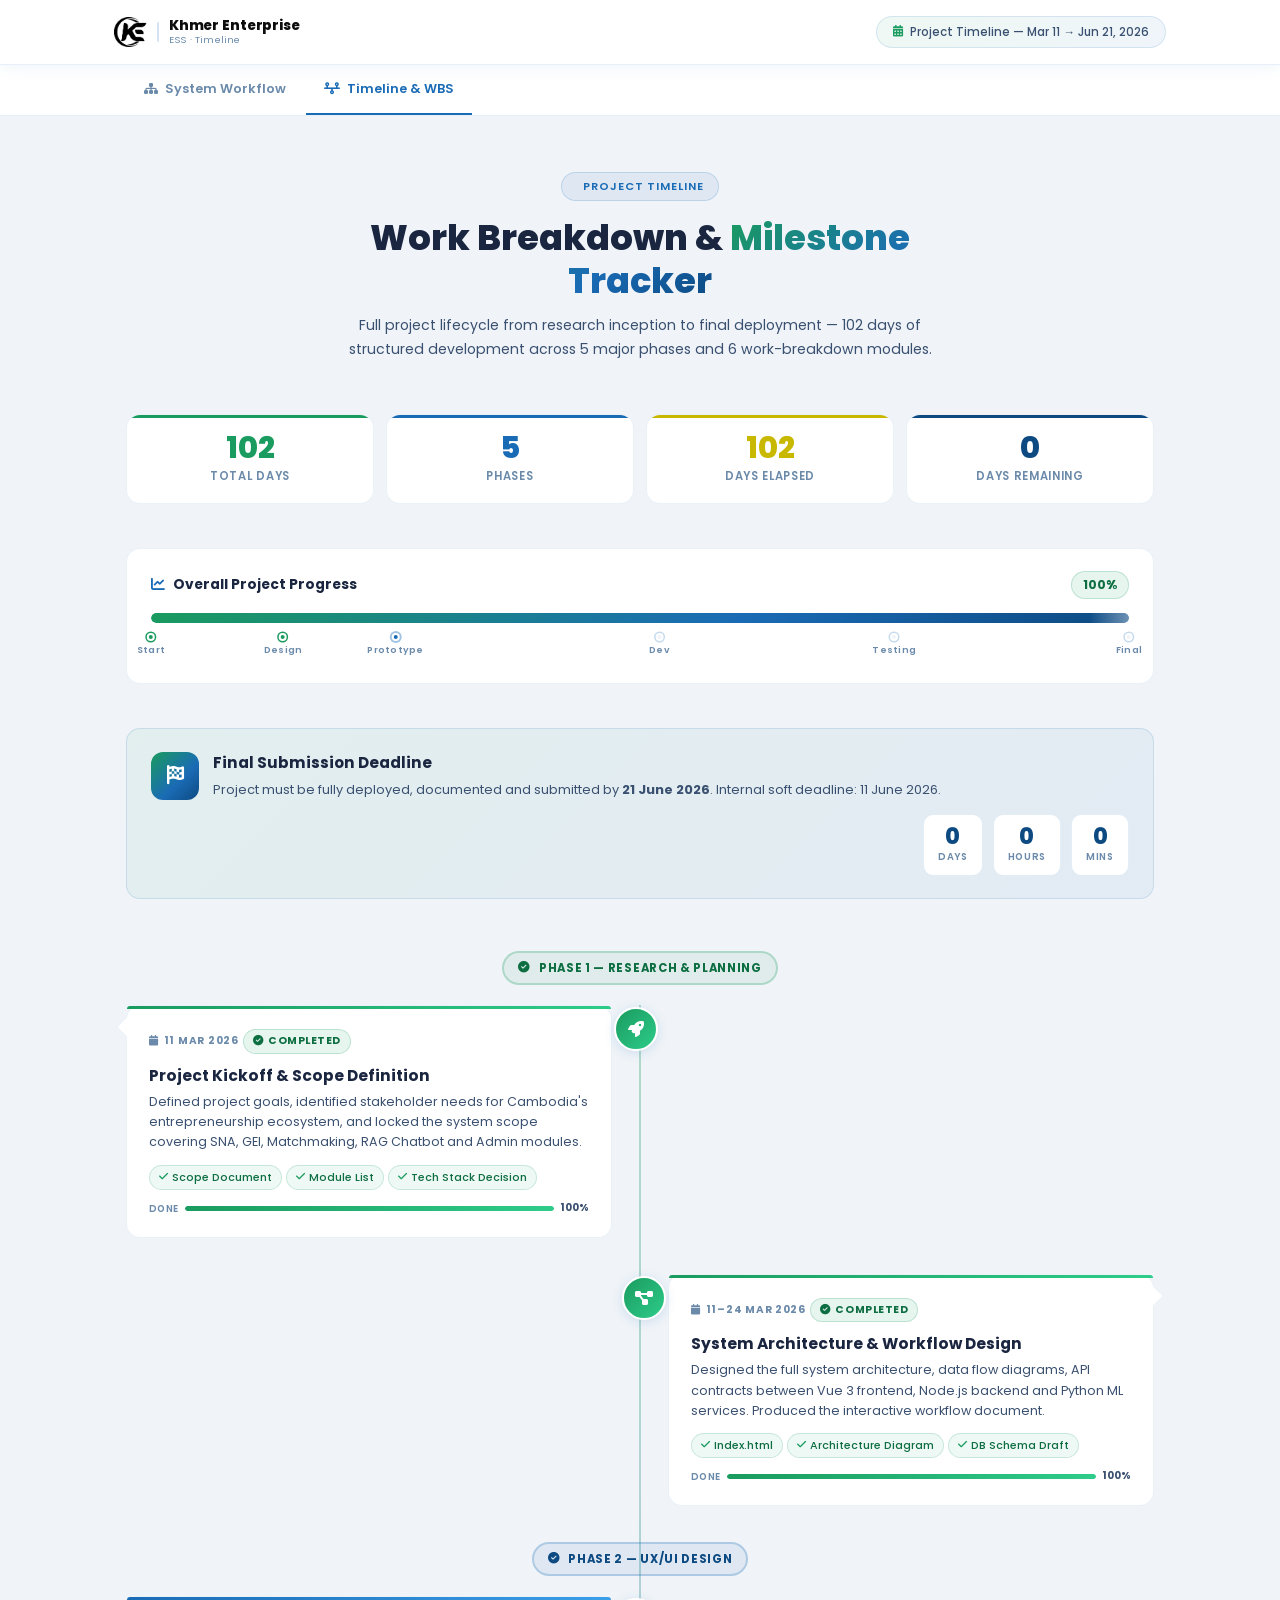
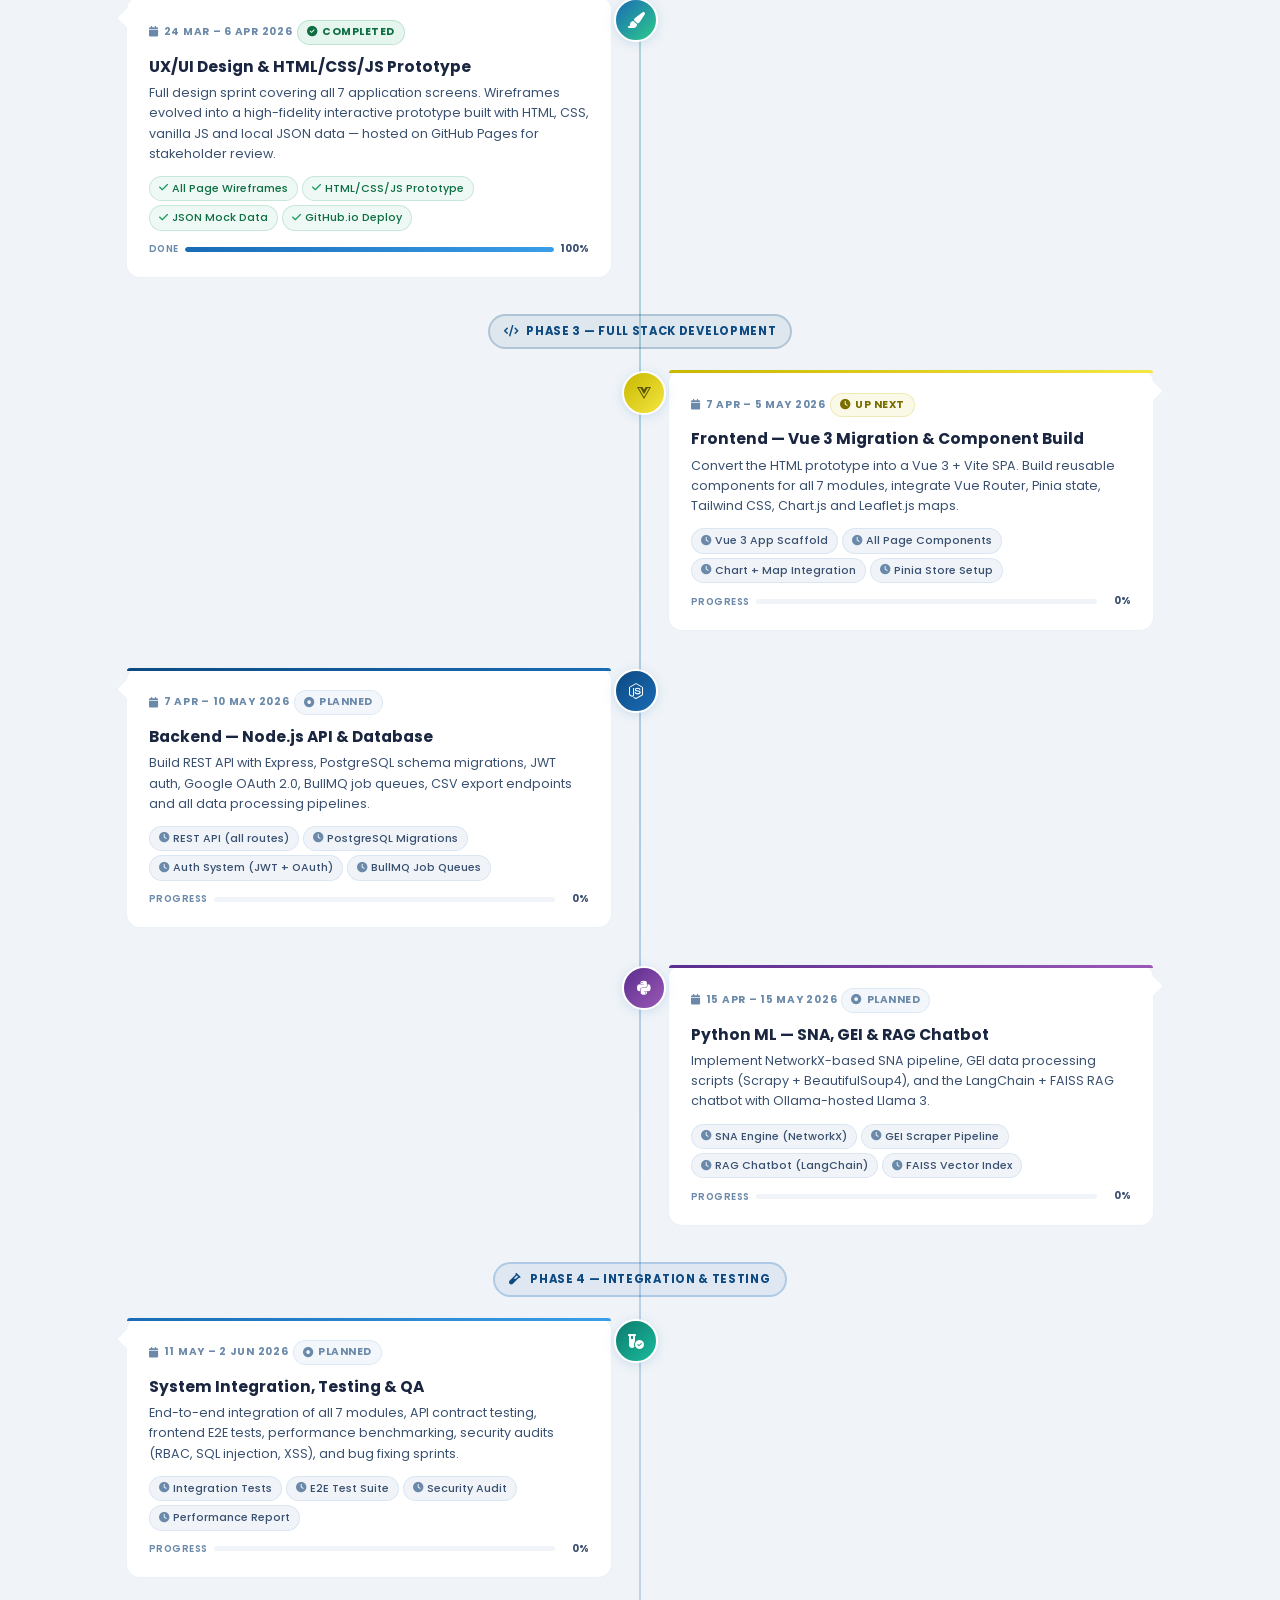
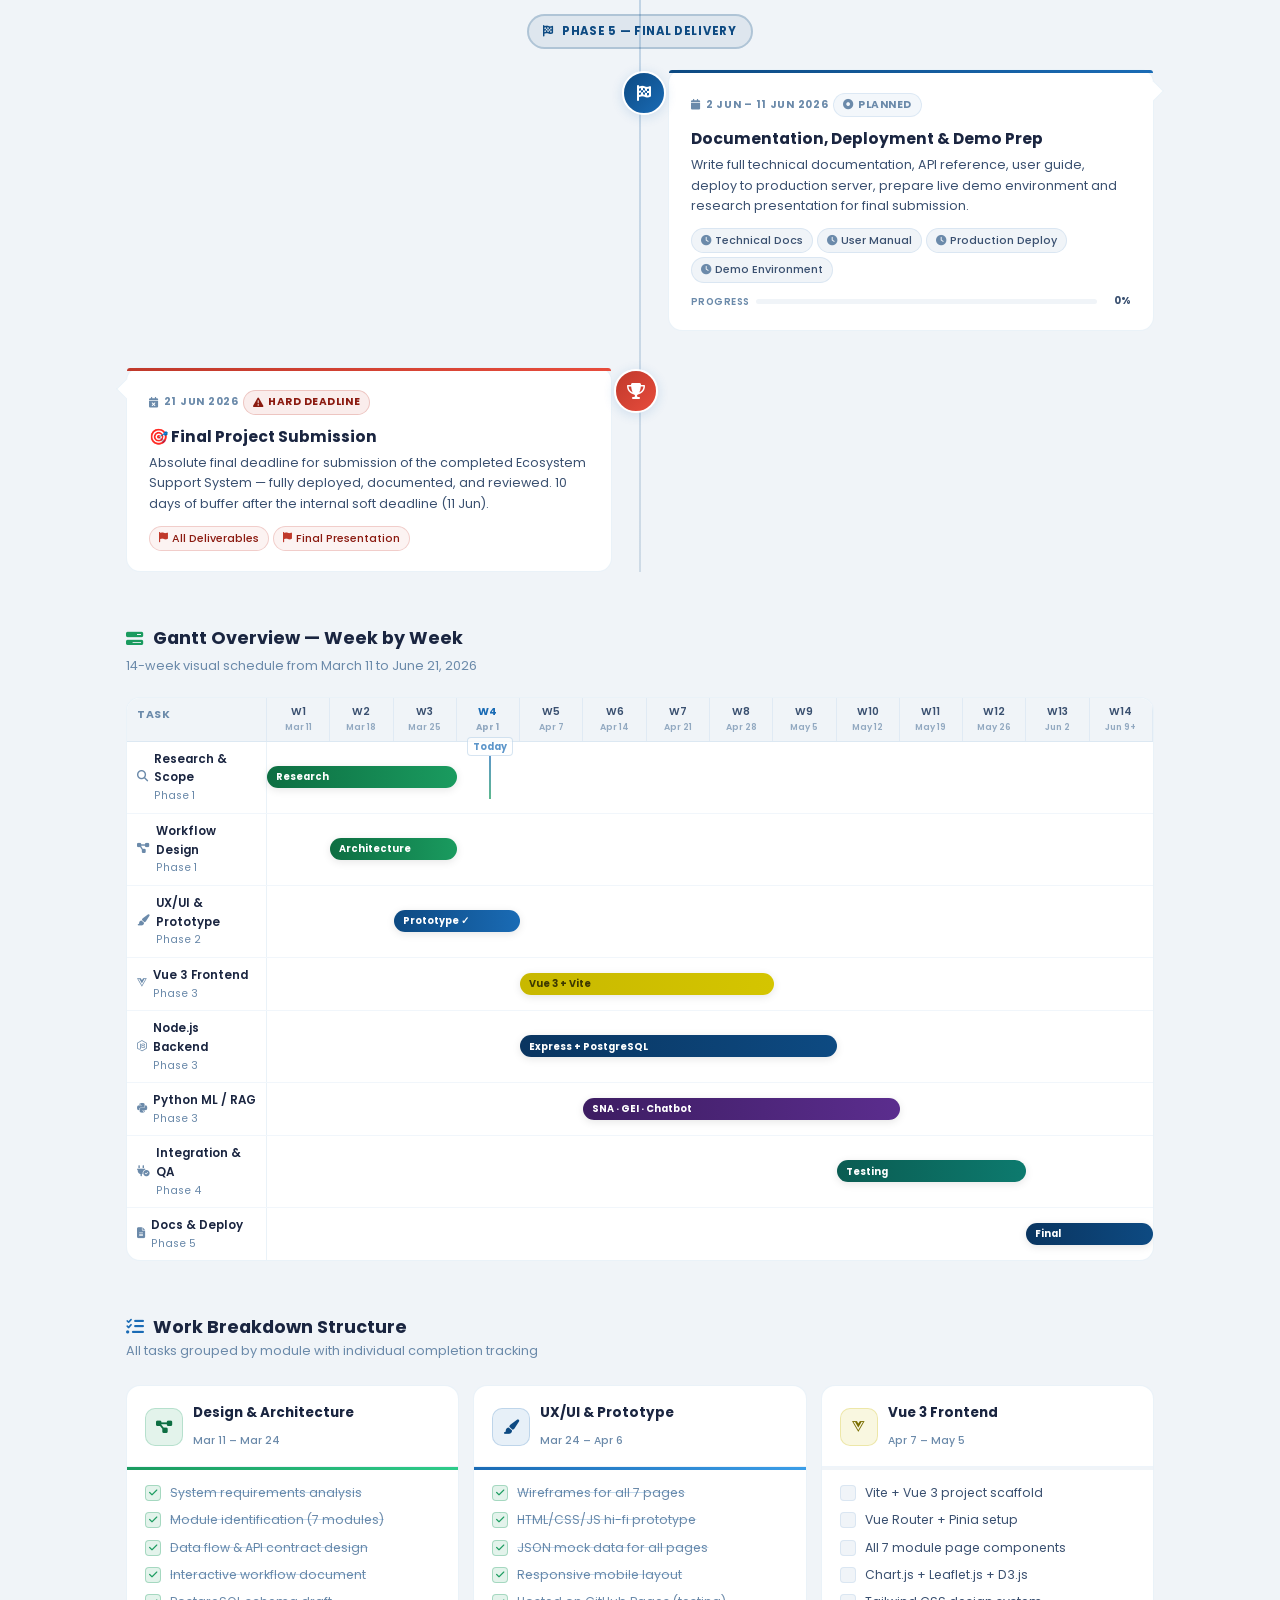
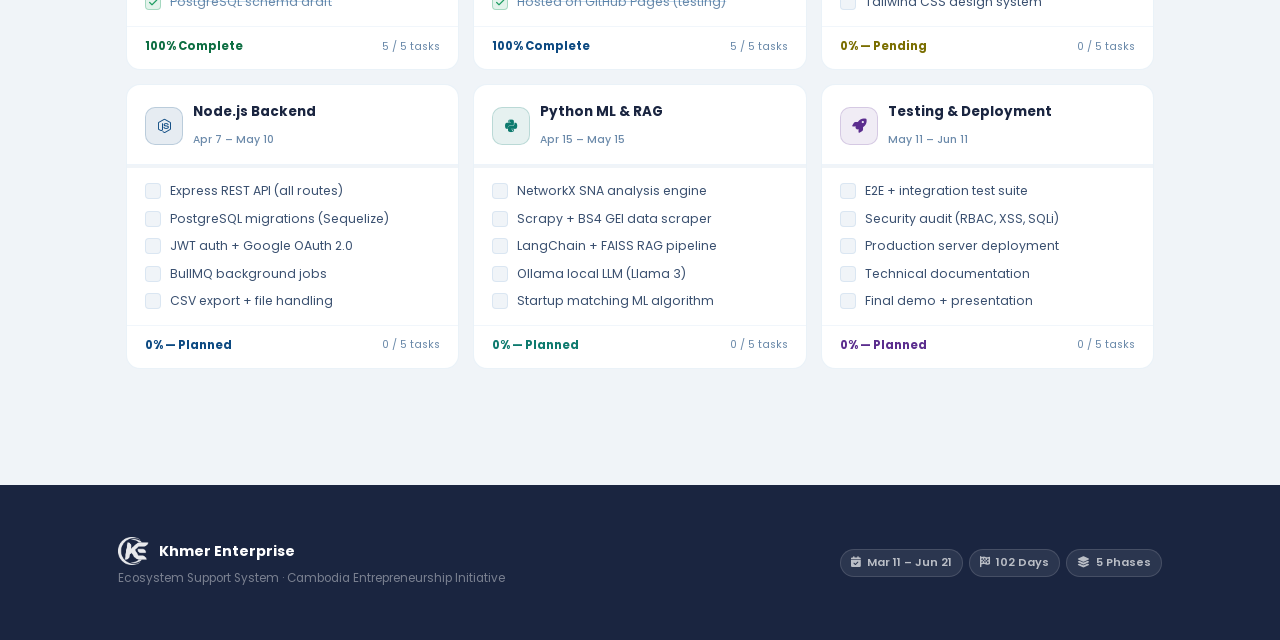
==== timeline.html @ 116cf1a3 "initial commit" ====
<!DOCTYPE html>
<html lang="en">
<head>
  <meta charset="UTF-8"/>
  <meta name="viewport" content="width=device-width, initial-scale=1.0"/>
  <title>ESS — Timeline &amp; Work Breakdown</title>
  <link rel="icon" type="image/x-icon" href="images/favicon.ico"/>
  <link rel="stylesheet" href="css/index.css"/>
  <link rel="stylesheet" href="css/timeline.css"/>
  <link rel="stylesheet" href="css/timeline-mobile.css"/>
  <link href="https://fonts.googleapis.com/css2?family=Poppins:wght@300;400;500;600;700;800&display=swap" rel="stylesheet"/>
  <link rel="stylesheet" href="https://cdnjs.cloudflare.com/ajax/libs/font-awesome/6.5.0/css/all.min.css"/>
</head>
<body>

  <!-- ════════════════════════════════
       HEADER
  ════════════════════════════════ -->
  <header class="site-header">
    <div class="header-inner">

      <a class="logo" href="index.html">
        <img src="images/logo_KE.png" alt="Khmer Enterprise" class="logo-img"
             onerror="this.style.display='none';document.getElementById('logoFallback').style.display='flex'"/>
        <div class="logo-icon-fb" id="logoFallback" style="display:none">
          <i class="fa-solid fa-diagram-project"></i>
        </div>
        <div class="logo-divider" aria-hidden="true"></div>
        <div class="logo-text">
          <span class="logo-main">Khmer Enterprise</span>
          <span class="logo-sub">ESS · Timeline</span>
        </div>
      </a>

      <div class="header-badge">
        <i class="fa-solid fa-calendar-days"></i>
        <span>Project Timeline — Mar 11 → Jun 21, 2026</span>
      </div>

      <button class="mobile-menu-btn" id="mobileMenuBtn" aria-label="Toggle navigation menu">
        <span></span><span></span><span></span>
      </button>

    </div>
  </header>

  <!-- ════════════════════════════════
       PAGE TABS
  ════════════════════════════════ -->
  <div class="page-tabs">
    <div class="page-tabs-inner">
      <a class="ptab" href="index.html">
        <i class="fa-solid fa-sitemap"></i> System Workflow
      </a>
      <a class="ptab active" href="timeline.html">
        <i class="fa-solid fa-timeline"></i> Timeline &amp; WBS
      </a>
    </div>
  </div>

  <!-- ════════════════════════════════
       MAIN CONTENT
  ════════════════════════════════ -->
  <main class="tl-section">
    <div class="container">

      <!-- ── Hero ── -->
      <div class="tl-hero reveal">
        <div class="tl-hero-tag"><i class="fa-solid fa-calendar-range"></i> Project Timeline</div>
        <h2>Work Breakdown &amp; <span>Milestone Tracker</span></h2>
        <p>Full project lifecycle from research inception to final deployment — 102 days of structured development across 5 major phases and 6 work-breakdown modules.</p>
      </div>

      <!-- ── Stats ── -->
      <div class="tl-stats reveal">
        <div class="tl-stat">
          <div class="tl-stat-n">102</div>
          <div class="tl-stat-l">Total Days</div>
        </div>
        <div class="tl-stat">
          <div class="tl-stat-n">5</div>
          <div class="tl-stat-l">Phases</div>
        </div>
        <div class="tl-stat">
          <div class="tl-stat-n" id="stat-elapsed">—</div>
          <div class="tl-stat-l">Days Elapsed</div>
        </div>
        <div class="tl-stat">
          <div class="tl-stat-n" id="stat-remain">—</div>
          <div class="tl-stat-l">Days Remaining</div>
        </div>
      </div>

      <!-- ── Overall Progress ── -->
      <div class="tl-progress-wrap reveal">
        <div class="tl-progress-hd">
          <h4><i class="fa-solid fa-chart-line"></i> Overall Project Progress</h4>
          <span class="tl-pct" id="overallPct">0%</span>
        </div>
        <div class="progress-track">
          <div class="progress-fill" id="mainProgressFill" data-pct="0"></div>
        </div>
        <div class="progress-milestones">
          <div class="pm-dot done"    style="left:0%">    <div class="pm-dot-circle"></div><span class="pm-dot-label">Start</span></div>
          <div class="pm-dot done"    style="left:13.5%"> <div class="pm-dot-circle"></div><span class="pm-dot-label">Design</span></div>
          <div class="pm-dot current" style="left:25%">   <div class="pm-dot-circle"></div><span class="pm-dot-label">Prototype</span></div>
          <div class="pm-dot"         style="left:52%">   <div class="pm-dot-circle"></div><span class="pm-dot-label">Dev</span></div>
          <div class="pm-dot"         style="left:76%">   <div class="pm-dot-circle"></div><span class="pm-dot-label">Testing</span></div>
          <div class="pm-dot"         style="left:100%">  <div class="pm-dot-circle"></div><span class="pm-dot-label">Final</span></div>
        </div>
      </div>

      <!-- ── Deadline Banner ── -->
      <div class="deadline-banner reveal">
        <div class="db-icon"><i class="fa-solid fa-flag-checkered"></i></div>
        <div class="db-text">
          <h4>Final Submission Deadline</h4>
          <p>Project must be fully deployed, documented and submitted by <strong>21 June 2026</strong>. Internal soft deadline: 11 June 2026.</p>
        </div>
        <div class="db-countdown">
          <div class="dbc-item"><div class="dbc-n" id="cd-days">—</div><div class="dbc-l">Days</div></div>
          <div class="dbc-item"><div class="dbc-n" id="cd-hrs">—</div><div class="dbc-l">Hours</div></div>
          <div class="dbc-item"><div class="dbc-n" id="cd-min">—</div><div class="dbc-l">Mins</div></div>
        </div>
      </div>

      <!-- ════════════════════════════════
           TIMELINE
      ════════════════════════════════ -->

      <!-- Phase 1 badge -->
      <div class="tl-phase-badge reveal">
        <div class="tl-phase-badge-inner pb-green">
          <i class="fa-solid fa-circle-check"></i> Phase 1 — Research &amp; Planning
        </div>
      </div>

      <div class="tl-timeline">

        <!-- Item 1 -->
        <div class="tl-item tl-right">
          <div class="tl-card">
            <div class="tl-card-accent ca-green"></div>
            <div class="tl-card-date"><i class="fa-solid fa-calendar"></i> 11 Mar 2026</div>
            <div class="tl-status ts-done"><i class="fa-solid fa-circle-check"></i> Completed</div>
            <h3>Project Kickoff &amp; Scope Definition</h3>
            <p>Defined project goals, identified stakeholder needs for Cambodia's entrepreneurship ecosystem, and locked the system scope covering SNA, GEI, Matchmaking, RAG Chatbot and Admin modules.</p>
            <div class="tl-deliverables">
              <span class="tl-del del-done"><i class="fa-solid fa-check"></i> Scope Document</span>
              <span class="tl-del del-done"><i class="fa-solid fa-check"></i> Module List</span>
              <span class="tl-del del-done"><i class="fa-solid fa-check"></i> Tech Stack Decision</span>
            </div>
            <div class="tl-mini-bar">
              <span class="tmb-label">Done</span>
              <div class="tmb-track"><div class="tmb-fill f-green" data-pct="100"></div></div>
              <span class="tmb-pct">100%</span>
            </div>
          </div>
          <div class="tl-node"><div class="tl-node-icon ni-green"><i class="fa-solid fa-rocket"></i></div></div>
          <div style="flex:1"></div>
        </div>

        <!-- Item 2 -->
        <div class="tl-item tl-left">
          <div class="tl-card">
            <div class="tl-card-accent ca-green"></div>
            <div class="tl-card-date"><i class="fa-solid fa-calendar"></i> 11–24 Mar 2026</div>
            <div class="tl-status ts-done"><i class="fa-solid fa-circle-check"></i> Completed</div>
            <h3>System Architecture &amp; Workflow Design</h3>
            <p>Designed the full system architecture, data flow diagrams, API contracts between Vue 3 frontend, Node.js backend and Python ML services. Produced the interactive workflow document.</p>
            <div class="tl-deliverables">
              <span class="tl-del del-done"><i class="fa-solid fa-check"></i> Index.html</span>
              <span class="tl-del del-done"><i class="fa-solid fa-check"></i> Architecture Diagram</span>
              <span class="tl-del del-done"><i class="fa-solid fa-check"></i> DB Schema Draft</span>
            </div>
            <div class="tl-mini-bar">
              <span class="tmb-label">Done</span>
              <div class="tmb-track"><div class="tmb-fill f-green" data-pct="100"></div></div>
              <span class="tmb-pct">100%</span>
            </div>
          </div>
          <div class="tl-node"><div class="tl-node-icon ni-green"><i class="fa-solid fa-diagram-project"></i></div></div>
          <div style="flex:1"></div>
        </div>

        <!-- Phase 2 badge -->
        <div class="tl-phase-badge">
          <div class="tl-phase-badge-inner pb-blue">
            <i class="fa-solid fa-circle-check"></i> Phase 2 — UX/UI Design
          </div>
        </div>

        <!-- Item 3 -->
        <div class="tl-item tl-right">
          <div class="tl-card">
            <div class="tl-card-accent ca-blue"></div>
            <div class="tl-card-date"><i class="fa-solid fa-calendar"></i> 24 Mar – 6 Apr 2026</div>
            <div class="tl-status ts-done"><i class="fa-solid fa-circle-check"></i> Completed</div>
            <h3>UX/UI Design &amp; HTML/CSS/JS Prototype</h3>
            <p>Full design sprint covering all 7 application screens. Wireframes evolved into a high-fidelity interactive prototype built with HTML, CSS, vanilla JS and local JSON data — hosted on GitHub Pages for stakeholder review.</p>
            <div class="tl-deliverables">
              <span class="tl-del del-done"><i class="fa-solid fa-check"></i> All Page Wireframes</span>
              <span class="tl-del del-done"><i class="fa-solid fa-check"></i> HTML/CSS/JS Prototype</span>
              <span class="tl-del del-done"><i class="fa-solid fa-check"></i> JSON Mock Data</span>
              <span class="tl-del del-done"><i class="fa-solid fa-check"></i> GitHub.io Deploy</span>
            </div>
            <div class="tl-mini-bar">
              <span class="tmb-label">Done</span>
              <div class="tmb-track"><div class="tmb-fill f-blue" data-pct="100"></div></div>
              <span class="tmb-pct">100%</span>
            </div>
          </div>
          <div class="tl-node"><div class="tl-node-icon ni-current"><i class="fa-solid fa-paintbrush"></i></div></div>
          <div style="flex:1"></div>
        </div>

        <!-- Phase 3 badge -->
        <div class="tl-phase-badge">
          <div class="tl-phase-badge-inner pb-darkblue">
            <i class="fa-solid fa-code"></i> Phase 3 — Full Stack Development
          </div>
        </div>

        <!-- Item 4 -->
        <div class="tl-item tl-left">
          <div class="tl-card">
            <div class="tl-card-accent ca-yellow"></div>
            <div class="tl-card-date"><i class="fa-solid fa-calendar"></i> 7 Apr – 5 May 2026</div>
            <div class="tl-status ts-next"><i class="fa-solid fa-clock"></i> Up Next</div>
            <h3>Frontend — Vue 3 Migration &amp; Component Build</h3>
            <p>Convert the HTML prototype into a Vue 3 + Vite SPA. Build reusable components for all 7 modules, integrate Vue Router, Pinia state, Tailwind CSS, Chart.js and Leaflet.js maps.</p>
            <div class="tl-deliverables">
              <span class="tl-del"><i class="fa-solid fa-clock"></i> Vue 3 App Scaffold</span>
              <span class="tl-del"><i class="fa-solid fa-clock"></i> All Page Components</span>
              <span class="tl-del"><i class="fa-solid fa-clock"></i> Chart + Map Integration</span>
              <span class="tl-del"><i class="fa-solid fa-clock"></i> Pinia Store Setup</span>
            </div>
            <div class="tl-mini-bar">
              <span class="tmb-label">Progress</span>
              <div class="tmb-track"><div class="tmb-fill f-yellow" data-pct="0"></div></div>
              <span class="tmb-pct">0%</span>
            </div>
          </div>
          <div class="tl-node"><div class="tl-node-icon ni-yellow"><i class="fa-brands fa-vuejs"></i></div></div>
          <div style="flex:1"></div>
        </div>

        <!-- Item 5 -->
        <div class="tl-item tl-right">
          <div class="tl-card">
            <div class="tl-card-accent ca-darkblue"></div>
            <div class="tl-card-date"><i class="fa-solid fa-calendar"></i> 7 Apr – 10 May 2026</div>
            <div class="tl-status ts-planned"><i class="fa-solid fa-circle-dot"></i> Planned</div>
            <h3>Backend — Node.js API &amp; Database</h3>
            <p>Build REST API with Express, PostgreSQL schema migrations, JWT auth, Google OAuth 2.0, BullMQ job queues, CSV export endpoints and all data processing pipelines.</p>
            <div class="tl-deliverables">
              <span class="tl-del"><i class="fa-solid fa-clock"></i> REST API (all routes)</span>
              <span class="tl-del"><i class="fa-solid fa-clock"></i> PostgreSQL Migrations</span>
              <span class="tl-del"><i class="fa-solid fa-clock"></i> Auth System (JWT + OAuth)</span>
              <span class="tl-del"><i class="fa-solid fa-clock"></i> BullMQ Job Queues</span>
            </div>
            <div class="tl-mini-bar">
              <span class="tmb-label">Progress</span>
              <div class="tmb-track"><div class="tmb-fill f-darkblue" data-pct="0"></div></div>
              <span class="tmb-pct">0%</span>
            </div>
          </div>
          <div class="tl-node"><div class="tl-node-icon ni-darkblue"><i class="fa-brands fa-node-js"></i></div></div>
          <div style="flex:1"></div>
        </div>

        <!-- Item 6 -->
        <div class="tl-item tl-left">
          <div class="tl-card">
            <div class="tl-card-accent ca-purple"></div>
            <div class="tl-card-date"><i class="fa-solid fa-calendar"></i> 15 Apr – 15 May 2026</div>
            <div class="tl-status ts-planned"><i class="fa-solid fa-circle-dot"></i> Planned</div>
            <h3>Python ML — SNA, GEI &amp; RAG Chatbot</h3>
            <p>Implement NetworkX-based SNA pipeline, GEI data processing scripts (Scrapy + BeautifulSoup4), and the LangChain + FAISS RAG chatbot with Ollama-hosted Llama 3.</p>
            <div class="tl-deliverables">
              <span class="tl-del"><i class="fa-solid fa-clock"></i> SNA Engine (NetworkX)</span>
              <span class="tl-del"><i class="fa-solid fa-clock"></i> GEI Scraper Pipeline</span>
              <span class="tl-del"><i class="fa-solid fa-clock"></i> RAG Chatbot (LangChain)</span>
              <span class="tl-del"><i class="fa-solid fa-clock"></i> FAISS Vector Index</span>
            </div>
            <div class="tl-mini-bar">
              <span class="tmb-label">Progress</span>
              <div class="tmb-track"><div class="tmb-fill f-gray" data-pct="0"></div></div>
              <span class="tmb-pct">0%</span>
            </div>
          </div>
          <div class="tl-node"><div class="tl-node-icon ni-purple"><i class="fa-brands fa-python"></i></div></div>
          <div style="flex:1"></div>
        </div>

        <!-- Phase 4 badge -->
        <div class="tl-phase-badge">
          <div class="tl-phase-badge-inner pb-blue">
            <i class="fa-solid fa-vial"></i> Phase 4 — Integration &amp; Testing
          </div>
        </div>

        <!-- Item 7 -->
        <div class="tl-item tl-right">
          <div class="tl-card">
            <div class="tl-card-accent ca-blue"></div>
            <div class="tl-card-date"><i class="fa-solid fa-calendar"></i> 11 May – 2 Jun 2026</div>
            <div class="tl-status ts-planned"><i class="fa-solid fa-circle-dot"></i> Planned</div>
            <h3>System Integration, Testing &amp; QA</h3>
            <p>End-to-end integration of all 7 modules, API contract testing, frontend E2E tests, performance benchmarking, security audits (RBAC, SQL injection, XSS), and bug fixing sprints.</p>
            <div class="tl-deliverables">
              <span class="tl-del"><i class="fa-solid fa-clock"></i> Integration Tests</span>
              <span class="tl-del"><i class="fa-solid fa-clock"></i> E2E Test Suite</span>
              <span class="tl-del"><i class="fa-solid fa-clock"></i> Security Audit</span>
              <span class="tl-del"><i class="fa-solid fa-clock"></i> Performance Report</span>
            </div>
            <div class="tl-mini-bar">
              <span class="tmb-label">Progress</span>
              <div class="tmb-track"><div class="tmb-fill f-blue" data-pct="0"></div></div>
              <span class="tmb-pct">0%</span>
            </div>
          </div>
          <div class="tl-node"><div class="tl-node-icon ni-teal"><i class="fa-solid fa-vial-circle-check"></i></div></div>
          <div style="flex:1"></div>
        </div>

        <!-- Phase 5 badge -->
        <div class="tl-phase-badge">
          <div class="tl-phase-badge-inner pb-darkblue">
            <i class="fa-solid fa-flag-checkered"></i> Phase 5 — Final Delivery
          </div>
        </div>

        <!-- Item 8 -->
        <div class="tl-item tl-left">
          <div class="tl-card">
            <div class="tl-card-accent ca-darkblue"></div>
            <div class="tl-card-date"><i class="fa-solid fa-calendar"></i> 2 Jun – 11 Jun 2026</div>
            <div class="tl-status ts-planned"><i class="fa-solid fa-circle-dot"></i> Planned</div>
            <h3>Documentation, Deployment &amp; Demo Prep</h3>
            <p>Write full technical documentation, API reference, user guide, deploy to production server, prepare live demo environment and research presentation for final submission.</p>
            <div class="tl-deliverables">
              <span class="tl-del"><i class="fa-solid fa-clock"></i> Technical Docs</span>
              <span class="tl-del"><i class="fa-solid fa-clock"></i> User Manual</span>
              <span class="tl-del"><i class="fa-solid fa-clock"></i> Production Deploy</span>
              <span class="tl-del"><i class="fa-solid fa-clock"></i> Demo Environment</span>
            </div>
            <div class="tl-mini-bar">
              <span class="tmb-label">Progress</span>
              <div class="tmb-track"><div class="tmb-fill f-darkblue" data-pct="0"></div></div>
              <span class="tmb-pct">0%</span>
            </div>
          </div>
          <div class="tl-node"><div class="tl-node-icon ni-darkblue"><i class="fa-solid fa-flag-checkered"></i></div></div>
          <div style="flex:1"></div>
        </div>

        <!-- Final deadline -->
        <div class="tl-item tl-right">
          <div class="tl-card">
            <div class="tl-card-accent" style="background:linear-gradient(90deg,#c0392b,#e74c3c)"></div>
            <div class="tl-card-date"><i class="fa-solid fa-calendar-xmark"></i> 21 Jun 2026</div>
            <div class="tl-status" style="background:rgba(192,57,43,0.09);color:#8b1a10;border:1.5px solid rgba(192,57,43,0.22);">
              <i class="fa-solid fa-triangle-exclamation"></i> Hard Deadline
            </div>
            <h3>🎯 Final Project Submission</h3>
            <p>Absolute final deadline for submission of the completed Ecosystem Support System — fully deployed, documented, and reviewed. 10 days of buffer after the internal soft deadline (11 Jun).</p>
            <div class="tl-deliverables">
              <span class="tl-del" style="border-color:rgba(192,57,43,0.2);color:#8b1a10;background:rgba(192,57,43,0.06)"><i class="fa-solid fa-flag" style="color:#c0392b"></i> All Deliverables</span>
              <span class="tl-del" style="border-color:rgba(192,57,43,0.2);color:#8b1a10;background:rgba(192,57,43,0.06)"><i class="fa-solid fa-flag" style="color:#c0392b"></i> Final Presentation</span>
            </div>
          </div>
          <div class="tl-node">
            <div class="tl-node-icon" style="background:linear-gradient(135deg,#c0392b,#e74c3c);color:#fff">
              <i class="fa-solid fa-trophy"></i>
            </div>
          </div>
          <div style="flex:1"></div>
        </div>

      </div><!-- /.tl-timeline -->

      <!-- ════════════════════════════════
           GANTT CHART
      ════════════════════════════════ -->
      <div class="gantt-section reveal">
        <div class="gantt-hd">
          <h3><i class="fa-solid fa-bars-progress"></i> Gantt Overview — Week by Week</h3>
          <p>14-week visual schedule from March 11 to June 21, 2026</p>
        </div>
        <div class="gantt-wrap">
          <div class="gantt-months">
            <div class="gm-label">Task</div>
            <div class="gm-month">W1<div class="gm-week">Mar 11</div></div>
            <div class="gm-month">W2<div class="gm-week">Mar 18</div></div>
            <div class="gm-month">W3<div class="gm-week">Mar 25</div></div>
            <div class="gm-month gm-current">W4<div class="gm-week">Apr 1</div></div>
            <div class="gm-month">W5<div class="gm-week">Apr 7</div></div>
            <div class="gm-month">W6<div class="gm-week">Apr 14</div></div>
            <div class="gm-month">W7<div class="gm-week">Apr 21</div></div>
            <div class="gm-month">W8<div class="gm-week">Apr 28</div></div>
            <div class="gm-month">W9<div class="gm-week">May 5</div></div>
            <div class="gm-month">W10<div class="gm-week">May 12</div></div>
            <div class="gm-month">W11<div class="gm-week">May 19</div></div>
            <div class="gm-month">W12<div class="gm-week">May 26</div></div>
            <div class="gm-month">W13<div class="gm-week">Jun 2</div></div>
            <div class="gm-month">W14<div class="gm-week">Jun 9+</div></div>
          </div>
          <div style="position:relative">
            <div class="gantt-row">
              <div class="gr-name"><i class="fa-solid fa-magnifying-glass"></i><div>Research &amp; Scope<span>Phase 1</span></div></div>
              <div class="gantt-cells">
                <div class="gantt-bar gb-green" data-left="0%" data-width="21.4%">Research</div>
                <div class="gantt-today" style="left:25%"></div>
              </div>
            </div>
            <div class="gantt-row">
              <div class="gr-name"><i class="fa-solid fa-diagram-project"></i><div>Workflow Design<span>Phase 1</span></div></div>
              <div class="gantt-cells">
                <div class="gantt-bar gb-green" data-left="7.1%" data-width="14.3%">Architecture</div>
              </div>
            </div>
            <div class="gantt-row">
              <div class="gr-name"><i class="fa-solid fa-paintbrush"></i><div>UX/UI &amp; Prototype<span>Phase 2</span></div></div>
              <div class="gantt-cells">
                <div class="gantt-bar gb-blue" data-left="14.3%" data-width="14.3%">Prototype ✓</div>
              </div>
            </div>
            <div class="gantt-row">
              <div class="gr-name"><i class="fa-brands fa-vuejs"></i><div>Vue 3 Frontend<span>Phase 3</span></div></div>
              <div class="gantt-cells">
                <div class="gantt-bar gb-yellow" data-left="28.6%" data-width="28.6%">Vue 3 + Vite</div>
              </div>
            </div>
            <div class="gantt-row">
              <div class="gr-name"><i class="fa-brands fa-node-js"></i><div>Node.js Backend<span>Phase 3</span></div></div>
              <div class="gantt-cells">
                <div class="gantt-bar gb-darkblue" data-left="28.6%" data-width="35.7%">Express + PostgreSQL</div>
              </div>
            </div>
            <div class="gantt-row">
              <div class="gr-name"><i class="fa-brands fa-python"></i><div>Python ML / RAG<span>Phase 3</span></div></div>
              <div class="gantt-cells">
                <div class="gantt-bar gb-purple" data-left="35.7%" data-width="35.7%">SNA · GEI · Chatbot</div>
              </div>
            </div>
            <div class="gantt-row">
              <div class="gr-name"><i class="fa-solid fa-plug-circle-check"></i><div>Integration &amp; QA<span>Phase 4</span></div></div>
              <div class="gantt-cells">
                <div class="gantt-bar gb-teal" data-left="64.3%" data-width="21.4%">Testing</div>
              </div>
            </div>
            <div class="gantt-row">
              <div class="gr-name"><i class="fa-solid fa-file-lines"></i><div>Docs &amp; Deploy<span>Phase 5</span></div></div>
              <div class="gantt-cells">
                <div class="gantt-bar gb-darkblue" data-left="85.7%" data-width="14.3%">Final</div>
              </div>
            </div>
          </div>
        </div>
      </div>

      <!-- ════════════════════════════════
           WBS CARDS
      ════════════════════════════════ -->
      <div class="wbs-section">
        <div class="wbs-hd reveal">
          <div>
            <h3><i class="fa-solid fa-list-check"></i> Work Breakdown Structure</h3>
            <p>All tasks grouped by module with individual completion tracking</p>
          </div>
        </div>
        <div class="wbs-grid">

          <!-- WBS 1 -->
          <div class="wbs-card">
            <div class="wbs-card-hd">
              <div class="wbs-ico wi-green"><i class="fa-solid fa-diagram-project"></i></div>
              <div class="wbs-card-hd-info"><h4>Design &amp; Architecture</h4><span>Mar 11 – Mar 24</span></div>
            </div>
            <div class="wbs-progress-bar"><div class="wbs-progress-fill wpf-green" data-pct="100"></div></div>
            <div class="wbs-tasks">
              <div class="wbs-task"><div class="wt-check wt-done"><i class="fa-solid fa-check"></i></div><span class="wbs-task-text done-text">System requirements analysis</span></div>
              <div class="wbs-task"><div class="wt-check wt-done"><i class="fa-solid fa-check"></i></div><span class="wbs-task-text done-text">Module identification (7 modules)</span></div>
              <div class="wbs-task"><div class="wt-check wt-done"><i class="fa-solid fa-check"></i></div><span class="wbs-task-text done-text">Data flow &amp; API contract design</span></div>
              <div class="wbs-task"><div class="wt-check wt-done"><i class="fa-solid fa-check"></i></div><span class="wbs-task-text done-text">Interactive workflow document</span></div>
              <div class="wbs-task"><div class="wt-check wt-done"><i class="fa-solid fa-check"></i></div><span class="wbs-task-text done-text">PostgreSQL schema draft</span></div>
            </div>
            <div class="wbs-card-footer">
              <span class="wcf-pct pct-green">100% Complete</span>
              <span class="wcf-label">5 / 5 tasks</span>
            </div>
          </div>

          <!-- WBS 2 -->
          <div class="wbs-card">
            <div class="wbs-card-hd">
              <div class="wbs-ico wi-blue"><i class="fa-solid fa-paintbrush"></i></div>
              <div class="wbs-card-hd-info"><h4>UX/UI &amp; Prototype</h4><span>Mar 24 – Apr 6</span></div>
            </div>
            <div class="wbs-progress-bar"><div class="wbs-progress-fill wpf-blue" data-pct="100"></div></div>
            <div class="wbs-tasks">
              <div class="wbs-task"><div class="wt-check wt-done"><i class="fa-solid fa-check"></i></div><span class="wbs-task-text done-text">Wireframes for all 7 pages</span></div>
              <div class="wbs-task"><div class="wt-check wt-done"><i class="fa-solid fa-check"></i></div><span class="wbs-task-text done-text">HTML/CSS/JS hi-fi prototype</span></div>
              <div class="wbs-task"><div class="wt-check wt-done"><i class="fa-solid fa-check"></i></div><span class="wbs-task-text done-text">JSON mock data for all pages</span></div>
              <div class="wbs-task"><div class="wt-check wt-done"><i class="fa-solid fa-check"></i></div><span class="wbs-task-text done-text">Responsive mobile layout</span></div>
              <div class="wbs-task"><div class="wt-check wt-done"><i class="fa-solid fa-check"></i></div><span class="wbs-task-text done-text">Hosted on GitHub Pages (testing)</span></div>
            </div>
            <div class="wbs-card-footer">
              <span class="wcf-pct pct-blue">100% Complete</span>
              <span class="wcf-label">5 / 5 tasks</span>
            </div>
          </div>

          <!-- WBS 3 -->
          <div class="wbs-card">
            <div class="wbs-card-hd">
              <div class="wbs-ico wi-yellow"><i class="fa-brands fa-vuejs"></i></div>
              <div class="wbs-card-hd-info"><h4>Vue 3 Frontend</h4><span>Apr 7 – May 5</span></div>
            </div>
            <div class="wbs-progress-bar"><div class="wbs-progress-fill wpf-yellow" data-pct="0"></div></div>
            <div class="wbs-tasks">
              <div class="wbs-task"><div class="wt-check wt-pending"></div><span class="wbs-task-text">Vite + Vue 3 project scaffold</span></div>
              <div class="wbs-task"><div class="wt-check wt-pending"></div><span class="wbs-task-text">Vue Router + Pinia setup</span></div>
              <div class="wbs-task"><div class="wt-check wt-pending"></div><span class="wbs-task-text">All 7 module page components</span></div>
              <div class="wbs-task"><div class="wt-check wt-pending"></div><span class="wbs-task-text">Chart.js + Leaflet.js + D3.js</span></div>
              <div class="wbs-task"><div class="wt-check wt-pending"></div><span class="wbs-task-text">Tailwind CSS design system</span></div>
            </div>
            <div class="wbs-card-footer">
              <span class="wcf-pct pct-yellow">0% — Pending</span>
              <span class="wcf-label">0 / 5 tasks</span>
            </div>
          </div>

          <!-- WBS 4 -->
          <div class="wbs-card">
            <div class="wbs-card-hd">
              <div class="wbs-ico wi-darkblue"><i class="fa-brands fa-node-js"></i></div>
              <div class="wbs-card-hd-info"><h4>Node.js Backend</h4><span>Apr 7 – May 10</span></div>
            </div>
            <div class="wbs-progress-bar"><div class="wbs-progress-fill wpf-darkblue" data-pct="0"></div></div>
            <div class="wbs-tasks">
              <div class="wbs-task"><div class="wt-check wt-pending"></div><span class="wbs-task-text">Express REST API (all routes)</span></div>
              <div class="wbs-task"><div class="wt-check wt-pending"></div><span class="wbs-task-text">PostgreSQL migrations (Sequelize)</span></div>
              <div class="wbs-task"><div class="wt-check wt-pending"></div><span class="wbs-task-text">JWT auth + Google OAuth 2.0</span></div>
              <div class="wbs-task"><div class="wt-check wt-pending"></div><span class="wbs-task-text">BullMQ background jobs</span></div>
              <div class="wbs-task"><div class="wt-check wt-pending"></div><span class="wbs-task-text">CSV export + file handling</span></div>
            </div>
            <div class="wbs-card-footer">
              <span class="wcf-pct pct-darkblue">0% — Planned</span>
              <span class="wcf-label">0 / 5 tasks</span>
            </div>
          </div>

          <!-- WBS 5 -->
          <div class="wbs-card">
            <div class="wbs-card-hd">
              <div class="wbs-ico wi-teal"><i class="fa-brands fa-python"></i></div>
              <div class="wbs-card-hd-info"><h4>Python ML &amp; RAG</h4><span>Apr 15 – May 15</span></div>
            </div>
            <div class="wbs-progress-bar"><div class="wbs-progress-fill wpf-teal" data-pct="0"></div></div>
            <div class="wbs-tasks">
              <div class="wbs-task"><div class="wt-check wt-pending"></div><span class="wbs-task-text">NetworkX SNA analysis engine</span></div>
              <div class="wbs-task"><div class="wt-check wt-pending"></div><span class="wbs-task-text">Scrapy + BS4 GEI data scraper</span></div>
              <div class="wbs-task"><div class="wt-check wt-pending"></div><span class="wbs-task-text">LangChain + FAISS RAG pipeline</span></div>
              <div class="wbs-task"><div class="wt-check wt-pending"></div><span class="wbs-task-text">Ollama local LLM (Llama 3)</span></div>
              <div class="wbs-task"><div class="wt-check wt-pending"></div><span class="wbs-task-text">Startup matching ML algorithm</span></div>
            </div>
            <div class="wbs-card-footer">
              <span class="wcf-pct pct-teal">0% — Planned</span>
              <span class="wcf-label">0 / 5 tasks</span>
            </div>
          </div>

          <!-- WBS 6 -->
          <div class="wbs-card">
            <div class="wbs-card-hd">
              <div class="wbs-ico wi-purple"><i class="fa-solid fa-rocket"></i></div>
              <div class="wbs-card-hd-info"><h4>Testing &amp; Deployment</h4><span>May 11 – Jun 11</span></div>
            </div>
            <div class="wbs-progress-bar"><div class="wbs-progress-fill wpf-purple" data-pct="0"></div></div>
            <div class="wbs-tasks">
              <div class="wbs-task"><div class="wt-check wt-pending"></div><span class="wbs-task-text">E2E + integration test suite</span></div>
              <div class="wbs-task"><div class="wt-check wt-pending"></div><span class="wbs-task-text">Security audit (RBAC, XSS, SQLi)</span></div>
              <div class="wbs-task"><div class="wt-check wt-pending"></div><span class="wbs-task-text">Production server deployment</span></div>
              <div class="wbs-task"><div class="wt-check wt-pending"></div><span class="wbs-task-text">Technical documentation</span></div>
              <div class="wbs-task"><div class="wt-check wt-pending"></div><span class="wbs-task-text">Final demo + presentation</span></div>
            </div>
            <div class="wbs-card-footer">
              <span class="wcf-pct pct-purple">0% — Planned</span>
              <span class="wcf-label">0 / 5 tasks</span>
            </div>
          </div>

        </div><!-- /.wbs-grid -->
      </div><!-- /.wbs-section -->

    </div><!-- /.container -->
  </main>

  <!-- ════════════════════════════════
       FOOTER
  ════════════════════════════════ -->
  <footer class="site-footer">
    <div class="footer-inner container">
      <div class="footer-left">
        <div class="footer-logo">
          <img src="images/logo_KE.png" alt="Khmer Enterprise" class="footer-logo-img" onerror="this.style.display='none'"/>
          <span>Khmer Enterprise</span>
        </div>
        <p>Ecosystem Support System · Cambodia Entrepreneurship Initiative</p>
      </div>
      <div class="footer-right">
        <span class="ft-badge"><i class="fa-solid fa-calendar-check"></i> Mar 11 – Jun 21</span>
        <span class="ft-badge"><i class="fa-solid fa-flag-checkered"></i> 102 Days</span>
        <span class="ft-badge"><i class="fa-solid fa-layer-group"></i> 5 Phases</span>
      </div>
    </div>
  </footer>

  <!-- Back to top -->
  <button class="back-to-top" id="backToTop" aria-label="Back to top">
    <i class="fa-solid fa-chevron-up"></i>
  </button>

  <script src="js/timeline.js"></script>

</body>
</html>
---- css/index.css ----
/* ============================================================
   ESS Workflow — workflow.css
   Mobile-first · Poppins · White/Light theme
   ============================================================ */

/* ── Reset & Variables ──────────────────────────────────── */
:root {
  --green:        #1a9b5f;
  --green-light:  #2ecc8a;
  --green-dark:   #0d6e42;
  --blue:         #1a6bb5;
  --blue-light:   #3b9ee8;
  --blue-dark:    #0d4a82;
  --yellow:       #f5e642;
  --yellow-dark:  #c8b800;
  --bg:           #f0f4f8;
  --glass:        rgba(255,255,255,0.72);
  --glass-border: rgba(255,255,255,0.9);
  --glass-shadow: 0 6px 24px rgba(26,107,181,0.10), 0 2px 6px rgba(26,155,95,0.07);
  --text-dark:    #1a2540;
  --text-mid:     #3a5070;
  --text-light:   #6b8aaa;
  --grad-main:    linear-gradient(135deg, #1a9b5f 0%, #1a6bb5 60%, #0d4a82 100%);
  --grad-card:    linear-gradient(135deg, rgba(26,155,95,0.13) 0%, rgba(26,107,181,0.10) 100%);

  --font: 'Poppins', sans-serif;
  --radius: 14px;
  --radius-sm: 10px;
  --shadow: 0 2px 16px rgba(26,107,181,0.08), 0 1px 4px rgba(26,155,95,0.05);
  --shadow-hover: 0 8px 36px rgba(26,107,181,0.14), 0 2px 8px rgba(26,155,95,0.08);
}

*, *::before, *::after { box-sizing: border-box; margin: 0; padding: 0; }
html { scroll-behavior: smooth; font-size: 16px; }

body {
  font-family: var(--font);
  background: var(--bg);
  color: var(--text-dark);
  line-height: 1.6;
  overflow-x: hidden;
  -webkit-font-smoothing: antialiased;
}

img { max-width: 100%; height: auto; display: block; }

.container {
  width: 100%;
  max-width: 1100px;
  margin: 0 auto;
  padding: 0 16px;
}
@media (min-width: 640px)  { .container { padding: 0 24px; } }
@media (min-width: 1024px) { .container { padding: 0 32px; } }

/* ══════════════════════════════════════════════════════════
   HEADER
══════════════════════════════════════════════════════════ */
.site-header {
  position: sticky;
  top: 0;
  z-index: 200;
  background: rgba(255,255,255,0.97);
  backdrop-filter: blur(18px);
  -webkit-backdrop-filter: blur(18px);
  border-bottom: 1.5px solid rgba(26,107,181,0.10);
  box-shadow: 0 2px 16px rgba(26,107,181,0.07);
}

/* ── Constrained, padded header row ── */
.header-inner {
  max-width: 1100px;
  margin: 0 auto;
  padding: 0 20px;          /* safe side padding — never flush to edge */
  height: 64px;
  display: flex;
  align-items: center;
  justify-content: space-between;
  gap: 14px;
}
@media (min-width: 640px)  { .header-inner { padding: 0 28px; } }
@media (min-width: 1024px) { .header-inner { padding: 0 36px; } }

/* ── Logo (always left) ── */
.logo {
  display: flex;
  align-items: center;
  gap: 10px;
  text-decoration: none;
  flex-shrink: 0;
  outline-offset: 3px;
  min-width: 0;
}

/* KE logo image — rendered in black via filter */
.logo-img {
  height: 30px;
  width: auto;
  max-width: 110px;
  object-fit: contain;
  display: block;
  flex-shrink: 0;
  filter: brightness(0) saturate(100%);   /* forces full black */
}

/* Fallback icon if image 404s */
.logo-icon-fb {
  width: 30px;
  height: 30px;
  border-radius: 7px;
  background: var(--grad-main);
  display: flex;
  align-items: center;
  justify-content: center;
  color: #fff;
  font-size: 0.9rem;
  flex-shrink: 0;
}

/* Thin separator between logo image and text */
.logo-divider {
  width: 1.5px;
  height: 20px;
  background: rgba(26,107,181,0.18);
  border-radius: 2px;
  flex-shrink: 0;
}

.logo-text {
  display: flex;
  flex-direction: column;
  line-height: 1.2;
  min-width: 0;
}
.logo-main {
  font-size: 0.85rem;
  font-weight: 800;
  color: #0d0d0d;           /* always near-black */
  white-space: nowrap;
  letter-spacing: -0.01em;
}
.logo-sub {
  font-size: 0.6rem;
  color: var(--text-light);
  font-weight: 400;
  white-space: nowrap;
  letter-spacing: 0.02em;
}

/* ── Centre badge (hidden on mobile) ── */
.header-badge {
  display: flex;
  align-items: center;
  gap: 7px;
  font-size: 0.72rem;
  font-weight: 500;
  color: var(--text-mid);
  background: linear-gradient(135deg, rgba(26,155,95,0.07), rgba(26,107,181,0.07));
  border: 1.5px solid rgba(26,107,181,0.13);
  padding: 6px 16px;
  border-radius: 99px;
  white-space: nowrap;
  flex-shrink: 1;
  min-width: 0;
  overflow: hidden;
  text-overflow: ellipsis;
}
.header-badge i { color: var(--green); font-size: 0.72rem; flex-shrink: 0; }

/* ── Hamburger button (mobile only) ── */
.mobile-menu-btn {
  display: none;           /* shown via media query */
  flex-direction: column;
  align-items: center;
  justify-content: center;
  gap: 5px;
  width: 38px;
  height: 38px;
  padding: 0;
  background: rgba(26,107,181,0.06);
  border: 1.5px solid rgba(26,107,181,0.13);
  border-radius: 8px;
  cursor: pointer;
  flex-shrink: 0;
  transition: background 0.2s, border-color 0.2s;
}
.mobile-menu-btn:hover {
  background: rgba(26,107,181,0.11);
  border-color: rgba(26,107,181,0.22);
}
.mobile-menu-btn span {
  display: block;
  width: 18px;
  height: 2px;
  background: var(--text-dark);
  border-radius: 2px;
  transition: transform 0.25s, opacity 0.25s;
}

/* ── Responsive hide/show ── */
@media (max-width: 700px) {
  .header-badge    { display: none; }
  .mobile-menu-btn { display: flex; }
}
@media (max-width: 380px) {
  .logo-divider { display: none; }
  .logo-sub     { display: none; }
  .logo-main    { font-size: 0.78rem; }
  .logo-img     { height: 26px; max-width: 80px; }
}

/* ══════════════════════════════════════════════════════════
   HERO
══════════════════════════════════════════════════════════ */
.hero {
  position: relative;
  overflow: hidden;
  background: #fff;
  border-bottom: 1.5px solid rgba(26,107,181,0.07);
}

.hero-deco { position: absolute; inset: 0; pointer-events: none; }
.deco-blob {
  position: absolute;
  border-radius: 50%;
  filter: blur(60px);
  opacity: 0.4;
}
.b1 {
  width: 400px; height: 300px;
  top: -80px; right: -60px;
  background: radial-gradient(circle, rgba(26,155,95,0.2) 0%, rgba(26,107,181,0.1) 60%, transparent 100%);
}
.b2 {
  width: 300px; height: 250px;
  bottom: -60px; left: -50px;
  background: radial-gradient(circle, rgba(26,107,181,0.15) 0%, transparent 70%);
}
.deco-grid {
  position: absolute; inset: 0;
  background-image:
    linear-gradient(rgba(26,107,181,0.035) 1px, transparent 1px),
    linear-gradient(90deg, rgba(26,107,181,0.035) 1px, transparent 1px);
  background-size: 40px 40px;
}

.hero-inner {
  position: relative;
  z-index: 2;
  display: flex;
  flex-direction: column;
  gap: 28px;
  padding-top: 48px;
  padding-bottom: 40px;
}

@media (min-width: 768px) {
  .hero-inner {
    flex-direction: row;
    align-items: center;
    gap: 40px;
    padding-top: 64px;
    padding-bottom: 56px;
  }
}

.hero-left { flex: 1; }

.hero-tag {
  display: inline-flex;
  align-items: center;
  gap: 7px;
  font-size: 0.72rem;
  font-weight: 600;
  letter-spacing: 0.07em;
  text-transform: uppercase;
  color: var(--green);
  background: rgba(26,155,95,0.09);
  border: 1.5px solid rgba(26,155,95,0.2);
  padding: 5px 13px;
  border-radius: 99px;
  margin-bottom: 16px;
}

.hero h1 {
  font-size: clamp(1.7rem, 6vw, 2.9rem);
  font-weight: 800;
  line-height: 1.15;
  color: var(--text-dark);
  margin-bottom: 14px;
}
.hero-accent {
  background: var(--grad-main);
  -webkit-background-clip: text;
  -webkit-text-fill-color: transparent;
  background-clip: text;
}
.hero p {
  font-size: 0.93rem;
  color: var(--text-mid);
  max-width: 520px;
  margin-bottom: 24px;
}

.hero-pills {
  display: flex;
  flex-wrap: wrap;
  gap: 8px;
}
.pill {
  display: inline-flex;
  align-items: center;
  gap: 7px;
  padding: 6px 14px;
  border-radius: 99px;
  font-size: 0.78rem;
  font-weight: 600;
  border: 1.5px solid transparent;
}
.pill-green  { background: rgba(26,155,95,0.09);  border-color: rgba(26,155,95,0.2);  color: var(--green-dark); }
.pill-blue   { background: rgba(26,107,181,0.09); border-color: rgba(26,107,181,0.2); color: var(--blue-dark); }
.pill-dark   { background: rgba(13,74,130,0.09);  border-color: rgba(13,74,130,0.2);  color: var(--blue-dark); }
.pill-yellow { background: rgba(200,184,0,0.10);  border-color: rgba(200,184,0,0.25); color: #7a6e00; }

/* Stats card */
.hero-right { flex-shrink: 0; width: 100%; }
@media (min-width: 768px) { .hero-right { width: auto; } }

.hero-stat-card {
  display: flex;
  align-items: center;
  justify-content: center;
  flex-wrap: wrap;
  gap: 0;
  background: #fff;
  border: 1.5px solid rgba(26,107,181,0.12);
  border-radius: var(--radius);
  padding: 16px 20px;
  box-shadow: var(--glass-shadow);
}
.hs-item {
  text-align: center;
  padding: 8px 16px;
  min-width: 70px;
}
.hs-n {
  display: block;
  font-size: 1.7rem;
  font-weight: 800;
  background: var(--grad-main);
  -webkit-background-clip: text;
  -webkit-text-fill-color: transparent;
  background-clip: text;
  line-height: 1.1;
}
.hs-l {
  font-size: 0.72rem;
  color: var(--text-light);
  font-weight: 500;
}
.hs-div {
  width: 1.5px;
  height: 38px;
  background: rgba(26,107,181,0.11);
  align-self: center;
}

/* ══════════════════════════════════════════════════════════
   FLOW NAV
══════════════════════════════════════════════════════════ */
.flow-nav {
  background: #fff;
  border-bottom: 1.5px solid rgba(26,107,181,0.08);
  box-shadow: 0 2px 8px rgba(26,107,181,0.04);
  position: sticky;
  top: 110px; /* 64px header + 46px page-tabs */
  z-index: 150;
  overflow-x: auto;
  -webkit-overflow-scrolling: touch;
  scrollbar-width: none;
}
.flow-nav::-webkit-scrollbar { display: none; }

.flow-nav-inner {
  display: flex;
  align-items: center;
  gap: 2px;
  padding-top: 10px;
  padding-bottom: 10px;
  min-width: max-content;
}

.flow-step {
  display: flex;
  align-items: center;
  gap: 7px;
  padding: 7px 14px;
  border-radius: 99px;
  cursor: pointer;
  font-size: 0.8rem;
  font-weight: 500;
  color: var(--text-mid);
  border: 1.5px solid transparent;
  white-space: nowrap;
  transition: all 0.2s;
  user-select: none;
}
.flow-step:hover {
  background: rgba(26,107,181,0.07);
  border-color: rgba(26,107,181,0.16);
  color: var(--blue);
}
.flow-step.active-flow {
  background: linear-gradient(135deg,rgba(26,155,95,0.09),rgba(26,107,181,0.09));
  border-color: rgba(26,107,181,0.2);
  color: var(--blue-dark);
}
.fs-icon { font-size: 0.82rem; }
.nav-arrow { color: #c8d6e5; font-size: 0.6rem; flex-shrink: 0; }

/* ══════════════════════════════════════════════════════════
   MAIN CONTENT
══════════════════════════════════════════════════════════ */
.main-content {
  padding: 40px 0 56px;
}
@media (min-width: 768px) { .main-content { padding: 52px 0 72px; } }

/* ══════════════════════════════════════════════════════════
   MODULE CARD
══════════════════════════════════════════════════════════ */
.mod-card {
  background: #fff;
  border: 1.5px solid rgba(26,107,181,0.08);
  border-radius: var(--radius);
  margin-bottom: 20px;
  overflow: hidden;
  box-shadow: var(--shadow);
  transition: box-shadow 0.3s, transform 0.3s;
}
.mod-card:hover {
  box-shadow: var(--shadow-hover);
  transform: translateY(-2px);
}
@media (min-width: 768px) { .mod-card { margin-bottom: 28px; } }

/* Accent bar */
.mod-accent { height: 4px; width: 100%; }
.accent-green  { background: linear-gradient(90deg, var(--green), var(--green-light)); }
.accent-blue   { background: linear-gradient(90deg, var(--blue), var(--blue-light)); }
.accent-yellow { background: linear-gradient(90deg, var(--yellow-dark), #e8d400); }
.accent-dark   { background: linear-gradient(90deg, var(--blue-dark), var(--blue)); }

/* Module Header */
.mod-header {
  display: flex;
  align-items: center;
  gap: 12px;
  flex-wrap: wrap;
  padding: 16px;
  border-bottom: 1.5px solid rgba(26,107,181,0.06);
  background: linear-gradient(135deg, rgba(240,244,248,0.5) 0%, rgba(255,255,255,0.9) 100%);
  position: relative;
}
@media (min-width: 640px) { .mod-header { padding: 20px 24px; gap: 14px; } }

.mod-num {
  position: absolute;
  right: 16px;
  top: 50%;
  transform: translateY(-50%);
  font-size: 2.8rem;
  font-weight: 800;
  color: rgba(26,107,181,0.06);
  font-style: italic;
  line-height: 1;
  pointer-events: none;
  user-select: none;
}
@media (min-width: 640px) { .mod-num { font-size: 3.5rem; right: 24px; } }

.mod-icon-wrap {
  width: 42px;
  height: 42px;
  border-radius: 11px;
  flex-shrink: 0;
  display: flex;
  align-items: center;
  justify-content: center;
  font-size: 1.1rem;
}
@media (min-width: 640px) { .mod-icon-wrap { width: 46px; height: 46px; } }

.mw-green    { background: rgba(26,155,95,0.12); color: var(--green-dark); border: 1.5px solid rgba(26,155,95,0.2); }
.mw-blue     { background: rgba(26,107,181,0.10); color: var(--blue-dark); border: 1.5px solid rgba(26,107,181,0.2); }
.mw-yellow   { background: rgba(200,184,0,0.12);  color: #7a6e00;           border: 1.5px solid rgba(200,184,0,0.25); }
.mw-dark     { background: rgba(13,74,130,0.10);  color: var(--blue-dark);  border: 1.5px solid rgba(13,74,130,0.2); }

.mod-titles { flex: 1; min-width: 0; }
.mod-titles h2 { font-size: 1rem; font-weight: 700; color: var(--text-dark); margin-bottom: 2px; }
.mod-titles p  { font-size: 0.76rem; color: var(--text-light); }
@media (min-width: 640px) {
  .mod-titles h2 { font-size: 1.1rem; }
  .mod-titles p  { font-size: 0.78rem; }
}

.mod-badge {
  padding: 4px 12px;
  border-radius: 99px;
  font-size: 0.68rem;
  font-weight: 600;
  letter-spacing: 0.04em;
  flex-shrink: 0;
  position: relative;
  z-index: 1;
}
.mb-green  { background: rgba(26,155,95,0.10);  color: var(--green-dark); border: 1.5px solid rgba(26,155,95,0.2); }
.mb-blue   { background: rgba(26,107,181,0.09); color: var(--blue-dark);  border: 1.5px solid rgba(26,107,181,0.2); }
.mb-yellow { background: rgba(200,184,0,0.10);  color: #7a6e00;           border: 1.5px solid rgba(200,184,0,0.25); }
.mb-dark   { background: rgba(13,74,130,0.09);  color: var(--blue-dark);  border: 1.5px solid rgba(13,74,130,0.2); }

/* Module body */
.mod-body { padding: 16px; }
@media (min-width: 640px) { .mod-body { padding: 22px 24px; } }

.mod-desc {
  font-size: 0.88rem;
  color: var(--text-mid);
  margin-bottom: 20px;
  line-height: 1.65;
}

/* ══════════════════════════════════════════════════════════
   STEPS GRID (Module 01)
══════════════════════════════════════════════════════════ */
.steps-grid {
  display: grid;
  grid-template-columns: 1fr;
  gap: 10px;
  margin-bottom: 20px;
}
@media (min-width: 600px) { .steps-grid { grid-template-columns: 1fr 1fr; } }

.sg-item {
  display: flex;
  gap: 12px;
  align-items: flex-start;
  padding: 13px 13px 13px 16px;
  background: var(--bg);
  border: 1.5px solid rgba(26,107,181,0.07);
  border-radius: var(--radius-sm);
  position: relative;
  overflow: hidden;
}
.sgi-dot {
  position: absolute;
  top: 0; left: 0; bottom: 0;
  width: 3px;
  border-radius: 0 2px 2px 0;
}
.sgi-icon {
  width: 34px;
  height: 34px;
  border-radius: 9px;
  flex-shrink: 0;
  display: flex;
  align-items: center;
  justify-content: center;
  font-size: 0.9rem;
}
.sgi-green    { background: rgba(26,155,95,0.12);  color: var(--green-dark); border: 1.5px solid rgba(26,155,95,0.2); }
.sgi-blue     { background: rgba(26,107,181,0.10); color: var(--blue-dark);  border: 1.5px solid rgba(26,107,181,0.2); }
.sgi-yellow   { background: rgba(200,184,0,0.12);  color: #7a6e00;           border: 1.5px solid rgba(200,184,0,0.25); }
.sgi-darkblue { background: rgba(13,74,130,0.10);  color: var(--blue-dark);  border: 1.5px solid rgba(13,74,130,0.2); }

.sgi-text h4 { font-size: 0.83rem; font-weight: 600; color: var(--text-dark); margin-bottom: 3px; }
.sgi-text p  { font-size: 0.76rem; color: var(--text-light); }

/* ══════════════════════════════════════════════════════════
   AUTH DIAGRAM (Module 02)
══════════════════════════════════════════════════════════ */
.auth-diagram {
  display: flex;
  flex-direction: column;
  align-items: center;
  margin-bottom: 20px;
  padding: 16px 12px;
  background: var(--bg);
  border: 1.5px solid rgba(26,107,181,0.07);
  border-radius: var(--radius-sm);
}
.ad-row { display: flex; justify-content: center; width: 100%; }
.ad-center { justify-content: center; }

.ad-node {
  display: inline-flex;
  align-items: center;
  gap: 7px;
  padding: 8px 18px;
  border-radius: 99px;
  font-size: 0.8rem;
  font-weight: 600;
}
.ad-start  { background: rgba(26,107,181,0.09); color: var(--blue-dark); border: 1.5px solid rgba(26,107,181,0.2); }
.ad-end    { background: rgba(26,155,95,0.09);  color: var(--green-dark); border: 1.5px solid rgba(26,155,95,0.2); }
.ad-email  { background: rgba(26,107,181,0.08); color: var(--blue-dark); border: 1.5px solid rgba(26,107,181,0.18); }
.ad-google { background: rgba(200,184,0,0.09);  color: #7a6e00; border: 1.5px solid rgba(200,184,0,0.2); }

.ad-vline {
  width: 1.5px;
  height: 20px;
  background: rgba(26,107,181,0.14);
}
.ad-vline-sm {
  width: 1.5px;
  height: 14px;
  background: rgba(26,107,181,0.14);
  margin: 0 auto;
}

.ad-branches {
  display: flex;
  flex-direction: column;
  gap: 12px;
  width: 100%;
  align-items: center;
}
@media (min-width: 560px) {
  .ad-branches {
    flex-direction: row;
    align-items: flex-start;
    justify-content: center;
    gap: 16px;
  }
}

.ad-branch {
  display: flex;
  flex-direction: column;
  align-items: center;
  gap: 0;
  flex: 1;
  max-width: 220px;
}
.ad-or-pill {
  align-self: center;
  background: #fff;
  border: 1.5px solid rgba(26,107,181,0.12);
  color: var(--text-light);
  font-size: 0.7rem;
  font-weight: 700;
  padding: 4px 10px;
  border-radius: 99px;
}
.ad-subs { display: flex; flex-direction: column; gap: 5px; width: 100%; margin-top: 8px; }
.ad-sub {
  display: flex;
  align-items: center;
  gap: 8px;
  padding: 6px 12px;
  background: #fff;
  border: 1.5px solid rgba(26,107,181,0.07);
  border-radius: 8px;
  font-size: 0.75rem;
  color: var(--text-mid);
}
.ad-sub i { color: var(--text-light); font-size: 0.75rem; width: 14px; }

/* ══════════════════════════════════════════════════════════
   PIPELINE ROW (Module 03 Matching)
══════════════════════════════════════════════════════════ */
.pipeline-row {
  display: flex;
  flex-direction: column;
  gap: 8px;
  padding: 14px;
  background: var(--bg);
  border: 1.5px solid rgba(26,107,181,0.07);
  border-radius: var(--radius-sm);
  margin-bottom: 18px;
}
@media (min-width: 600px) {
  .pipeline-row {
    flex-direction: row;
    align-items: center;
    flex-wrap: nowrap;
    gap: 6px;
  }
}

.pr-step {
  flex: 1;
  display: flex;
  flex-direction: column;
  align-items: center;
  gap: 6px;
  text-align: center;
  padding: 12px 10px;
  background: #fff;
  border: 1.5px solid rgba(26,107,181,0.08);
  border-radius: var(--radius-sm);
  min-width: 0;
}
.pr-step-active { border-color: rgba(13,110,66,0.22); background: rgba(26,155,95,0.04); }

.pr-ico {
  width: 36px;
  height: 36px;
  border-radius: 9px;
  display: flex;
  align-items: center;
  justify-content: center;
  font-size: 1rem;
}
.pr-ico-green    { background: rgba(26,155,95,0.12);  color: var(--green-dark); border: 1.5px solid rgba(26,155,95,0.2); }
.pr-ico-blue     { background: rgba(26,107,181,0.10); color: var(--blue-dark);  border: 1.5px solid rgba(26,107,181,0.2); }
.pr-ico-darkgreen{ background: rgba(13,110,66,0.12);  color: var(--green-dark); border: 1.5px solid rgba(13,110,66,0.22);}
.pr-ico-yellow   { background: rgba(200,184,0,0.12);  color: #7a6e00;           border: 1.5px solid rgba(200,184,0,0.25); }

.pr-lbl  { font-size: 0.79rem; font-weight: 600; color: var(--text-dark); }
.pr-sub  { font-size: 0.7rem; color: var(--text-light); }

.pr-arr {
  color: #c8d6e5;
  font-size: 0.7rem;
  flex-shrink: 0;
  align-self: center;
}
/* On mobile, rotate arrows to point down */
@media (max-width: 599px) {
  .pr-arr { transform: rotate(90deg); align-self: center; }
}

/* Output grid */
.output-label {
  font-size: 0.7rem;
  text-transform: uppercase;
  letter-spacing: 0.07em;
  color: var(--text-light);
  margin-bottom: 10px;
  font-weight: 600;
}
.output-grid {
  display: grid;
  grid-template-columns: repeat(2, 1fr);
  gap: 8px;
  margin-bottom: 20px;
}
@media (min-width: 480px) { .output-grid { grid-template-columns: repeat(3, 1fr); } }
@media (min-width: 760px) { .output-grid { grid-template-columns: repeat(6, 1fr); } }

.og-item {
  display: flex;
  flex-direction: column;
  align-items: center;
  gap: 7px;
  padding: 12px 8px;
  background: var(--bg);
  border: 1.5px solid rgba(26,107,181,0.07);
  border-radius: var(--radius-sm);
  font-size: 0.76rem;
  font-weight: 500;
  color: var(--text-mid);
  text-align: center;
  transition: all 0.2s;
}
.og-item i { font-size: 1.2rem; color: var(--green); }
.og-item:hover { border-color: rgba(26,155,95,0.22); background: rgba(26,155,95,0.04); }

/* ══════════════════════════════════════════════════════════
   PIPELINE VERTICAL (Module 04 SNA, 05 GEI)
══════════════════════════════════════════════════════════ */
.pipeline-vert { margin-bottom: 18px; }

.pv-row {
  display: flex;
  gap: 14px;
  align-items: flex-start;
}
.pv-connector {
  width: 1.5px;
  height: 16px;
  background: rgba(26,107,181,0.12);
  margin-left: 6px;
}
.pv-dot {
  width: 14px;
  height: 14px;
  border-radius: 50%;
  flex-shrink: 0;
  margin-top: 15px;
}
.pv-green    { background: var(--green);     box-shadow: 0 0 0 4px rgba(26,155,95,0.15); }
.pv-blue     { background: var(--blue);      box-shadow: 0 0 0 4px rgba(26,107,181,0.15); }
.pv-yellow   { background: var(--yellow-dark); box-shadow: 0 0 0 4px rgba(200,184,0,0.15); }
.pv-darkblue { background: var(--blue-dark); box-shadow: 0 0 0 4px rgba(13,74,130,0.15); }
.pv-darkgreen{ background: var(--green-dark); box-shadow: 0 0 0 4px rgba(13,110,66,0.15); }
.pv-active-dot { box-shadow: 0 0 0 6px rgba(26,107,181,0.18); }

.pv-card {
  flex: 1;
  padding: 12px 14px;
  background: var(--bg);
  border: 1.5px solid rgba(26,107,181,0.07);
  border-radius: var(--radius-sm);
  margin-bottom: 0;
  min-width: 0;
}
.pv-card-highlight {
  background: linear-gradient(135deg,rgba(26,155,95,0.05),rgba(26,107,181,0.04));
  border-color: rgba(26,107,181,0.16);
}
.pv-step-tag {
  display: inline-block;
  font-size: 0.65rem;
  font-weight: 700;
  text-transform: uppercase;
  letter-spacing: 0.07em;
  color: var(--text-light);
  margin-bottom: 5px;
}
.pv-step-active { color: var(--green-dark); }
.pv-card h4 {
  font-size: 0.85rem;
  font-weight: 600;
  color: var(--text-dark);
  margin-bottom: 4px;
  display: flex;
  align-items: center;
  gap: 6px;
  flex-wrap: wrap;
}
.pv-card p  { font-size: 0.77rem; color: var(--text-mid); margin-bottom: 8px; }

/* Icon colors in pipeline vertical */
.pv-icon-green    { color: var(--green-dark); }
.pv-icon-blue     { color: var(--blue-dark); }
.pv-icon-yellow   { color: #7a6e00; }
.pv-icon-darkblue { color: var(--blue-dark); }
.pv-icon-darkgreen{ color: var(--green-dark); }

.pv-tags { display: flex; flex-wrap: wrap; gap: 5px; }
.pv-tags span {
  font-size: 0.69rem;
  padding: 2px 9px;
  border-radius: 99px;
  background: #fff;
  border: 1.5px solid rgba(26,107,181,0.1);
  color: var(--text-mid);
}

/* City row */
.city-row {
  display: flex;
  flex-wrap: wrap;
  gap: 8px;
  margin-bottom: 20px;
}
.city-chip {
  display: flex;
  align-items: center;
  gap: 7px;
  padding: 8px 16px;
  background: rgba(26,107,181,0.06);
  border: 1.5px solid rgba(26,107,181,0.13);
  border-radius: 99px;
  font-size: 0.8rem;
  font-weight: 600;
  color: var(--blue-dark);
}
.city-chip i { color: var(--blue); }

/* ══════════════════════════════════════════════════════════
   RAG LAYOUT (Module 06 Chatbot)
══════════════════════════════════════════════════════════ */
.rag-layout {
  display: flex;
  flex-direction: column;
  gap: 14px;
  margin-bottom: 20px;
}
@media (min-width: 720px) {
  .rag-layout { flex-direction: row; gap: 18px; }
}

.rag-sources {
  background: var(--bg);
  border: 1.5px solid rgba(26,107,181,0.08);
  border-radius: var(--radius-sm);
  padding: 14px;
}
@media (min-width: 720px) { .rag-sources { flex: 0 0 200px; } }

.rag-src-hd {
  font-size: 0.72rem;
  font-weight: 700;
  text-transform: uppercase;
  letter-spacing: 0.06em;
  color: var(--text-light);
  margin-bottom: 10px;
  display: flex;
  align-items: center;
  gap: 6px;
}
.rag-src-hd i { color: var(--yellow-dark); }

.rag-src-list { display: flex; flex-direction: column; gap: 7px; }
.rag-src-item {
  display: flex;
  align-items: flex-start;
  gap: 8px;
  padding: 7px 10px;
  background: #fff;
  border: 1.5px solid rgba(26,107,181,0.07);
  border-radius: 8px;
  font-size: 0.74rem;
  color: var(--text-mid);
  line-height: 1.4;
}
.rag-src-item i { color: #e53e3e; flex-shrink: 0; margin-top: 1px; }

.rag-pipeline {
  flex: 1;
  display: flex;
  flex-direction: column;
  gap: 3px;
  min-width: 0;
}
.rag-step {
  display: flex;
  gap: 10px;
  align-items: flex-start;
  padding: 10px 13px;
  background: var(--bg);
  border: 1.5px solid rgba(26,107,181,0.07);
  border-radius: var(--radius-sm);
}
.rag-step-hl {
  border-color: rgba(26,155,95,0.2);
  background: rgba(26,155,95,0.04);
}
.rag-sn {
  width: 24px;
  height: 24px;
  border-radius: 50%;
  flex-shrink: 0;
  display: flex;
  align-items: center;
  justify-content: center;
  font-size: 0.72rem;
  font-weight: 700;
  background: rgba(26,107,181,0.10);
  color: var(--blue-dark);
  border: 1.5px solid rgba(26,107,181,0.15);
  margin-top: 1px;
}
.rag-sn-hl { background: rgba(26,155,95,0.12); color: var(--green-dark); border-color: rgba(26,155,95,0.22); }

.rag-sb { flex: 1; min-width: 0; }
.rag-sb h5 {
  font-size: 0.82rem;
  font-weight: 600;
  color: var(--text-dark);
  margin-bottom: 3px;
  display: flex;
  align-items: center;
  gap: 6px;
  flex-wrap: wrap;
}
.rag-sb h5 i { color: var(--text-light); font-size: 0.8rem; }
.rag-sb p  { font-size: 0.74rem; color: var(--text-mid); margin-bottom: 6px; }
.rag-tags { display: flex; flex-wrap: wrap; gap: 5px; }
.rag-tags span {
  font-size: 0.67rem;
  padding: 2px 8px;
  border-radius: 99px;
  background: #fff;
  border: 1.5px solid rgba(26,107,181,0.1);
  color: var(--text-mid);
}
.rag-conn {
  width: 1.5px;
  height: 10px;
  background: rgba(26,107,181,0.12);
  margin-left: 18px;
}

/* ══════════════════════════════════════════════════════════
   ADMIN GRID (Module 07)
══════════════════════════════════════════════════════════ */
.admin-grid {
  display: grid;
  grid-template-columns: 1fr;
  gap: 10px;
  margin-bottom: 20px;
}
@media (min-width: 520px) { .admin-grid { grid-template-columns: 1fr 1fr; } }
@media (min-width: 880px) { .admin-grid { grid-template-columns: 1fr 1fr 1fr; } }

.ag-feat {
  display: flex;
  gap: 12px;
  align-items: flex-start;
  padding: 14px;
  background: var(--bg);
  border: 1.5px solid rgba(26,107,181,0.07);
  border-radius: var(--radius-sm);
  transition: border-color 0.2s, background 0.2s;
}
.ag-feat:hover {
  border-color: rgba(26,107,181,0.18);
  background: rgba(26,107,181,0.02);
}

.ag-ico {
  width: 38px;
  height: 38px;
  border-radius: 10px;
  flex-shrink: 0;
  display: flex;
  align-items: center;
  justify-content: center;
  font-size: 0.95rem;
}
/* ✅ Explicit color classes — no CSS custom-property color-mix trick */
.ag-green    { background: rgba(26,155,95,0.12);  color: var(--green-dark); border: 1.5px solid rgba(26,155,95,0.22); }
.ag-blue     { background: rgba(26,107,181,0.10); color: var(--blue-dark);  border: 1.5px solid rgba(26,107,181,0.2); }
.ag-yellow   { background: rgba(200,184,0,0.12);  color: #7a6e00;           border: 1.5px solid rgba(200,184,0,0.25); }
.ag-darkblue { background: rgba(13,74,130,0.10);  color: var(--blue-dark);  border: 1.5px solid rgba(13,74,130,0.2); }
.ag-darkgreen{ background: rgba(13,110,66,0.12);  color: var(--green-dark); border: 1.5px solid rgba(13,110,66,0.22);}

.ag-text h5 { font-size: 0.84rem; font-weight: 600; color: var(--text-dark); margin-bottom: 4px; }
.ag-text p  { font-size: 0.75rem; color: var(--text-light); line-height: 1.5; }

/* ══════════════════════════════════════════════════════════
   TOOLS BLOCK (shared)
══════════════════════════════════════════════════════════ */
.tools-block {
  padding-top: 16px;
  border-top: 1.5px solid rgba(26,107,181,0.07);
}
.tb-label {
  font-size: 0.7rem;
  text-transform: uppercase;
  letter-spacing: 0.08em;
  color: var(--text-light);
  margin-bottom: 10px;
  display: flex;
  align-items: center;
  gap: 6px;
  font-weight: 600;
}
.tb-chips { display: flex; flex-wrap: wrap; gap: 6px; }

.chip {
  display: inline-flex;
  align-items: center;
  gap: 5px;
  padding: 4px 11px;
  border-radius: 99px;
  font-size: 0.72rem;
  font-weight: 500;
  border: 1.5px solid transparent;
}
.ch-vue    { background: rgba(26,155,95,0.08);  border-color: rgba(26,155,95,0.2);  color: var(--green-dark); }
.ch-node   { background: rgba(26,107,181,0.08); border-color: rgba(26,107,181,0.2); color: var(--blue-dark); }
.ch-db     { background: rgba(13,74,130,0.08);  border-color: rgba(13,74,130,0.2);  color: var(--blue-dark); }
.ch-auth   { background: rgba(200,184,0,0.09);  border-color: rgba(200,184,0,0.22); color: #7a6e00; }
.ch-python { background: rgba(26,155,95,0.07);  border-color: rgba(26,155,95,0.18); color: var(--green-dark); }
.ch-lib    { background: rgba(26,107,181,0.06); border-color: rgba(26,107,181,0.15);color: var(--blue); }
.ch-api    { background: rgba(13,74,130,0.07);  border-color: rgba(13,74,130,0.18); color: var(--blue-dark); }
.ch-ai     { background: rgba(26,155,95,0.09);  border-color: rgba(26,155,95,0.2);  color: var(--green-dark); }

/* ══════════════════════════════════════════════════════════
   TECH STACK SECTION
══════════════════════════════════════════════════════════ */
.tech-section {
  background: #fff;
  border-top: 1.5px solid rgba(26,107,181,0.07);
  padding: 48px 0;
}
@media (min-width: 768px) { .tech-section { padding: 60px 0; } }

.ts-hd { margin-bottom: 28px; }
.ts-hd h2 {
  font-size: 1.2rem;
  font-weight: 700;
  color: var(--text-dark);
  display: flex;
  align-items: center;
  gap: 9px;
  margin-bottom: 6px;
  flex-wrap: wrap;
}
@media (min-width: 640px) { .ts-hd h2 { font-size: 1.4rem; } }
.ts-hd h2 i { color: var(--blue); }
.ts-hd p { font-size: 0.86rem; color: var(--text-light); }

.ts-grid {
  display: grid;
  grid-template-columns: 1fr;
  gap: 14px;
}
@media (min-width: 480px) { .ts-grid { grid-template-columns: 1fr 1fr; } }
@media (min-width: 900px) { .ts-grid { grid-template-columns: repeat(4, 1fr); } }

.ts-col {
  background: var(--bg);
  border: 1.5px solid rgba(26,107,181,0.08);
  border-radius: var(--radius-sm);
  padding: 18px;
  transition: box-shadow 0.2s;
}
.ts-col:hover { box-shadow: var(--shadow); }

.ts-col-hd {
  font-size: 0.77rem;
  font-weight: 700;
  text-transform: uppercase;
  letter-spacing: 0.05em;
  margin-bottom: 12px;
  display: flex;
  align-items: center;
  gap: 7px;
}
.ts-green    { color: var(--green-dark); }
.ts-blue     { color: var(--blue-dark); }
.ts-yellow   { color: #7a6e00; }
.ts-darkblue { color: var(--blue-dark); }

.ts-col ul { list-style: none; display: flex; flex-direction: column; gap: 8px; }
.ts-col li {
  font-size: 0.79rem;
  color: var(--text-mid);
  display: flex;
  align-items: center;
  gap: 9px;
}
.ts-col li i { font-size: 0.8rem; color: var(--text-light); width: 15px; flex-shrink: 0; }

/* ══════════════════════════════════════════════════════════
   FOOTER
══════════════════════════════════════════════════════════ */
.site-footer {
  background: var(--text-dark);
  padding: 28px 0;
}
.footer-inner {
  display: flex;
  flex-direction: column;
  gap: 16px;
}
@media (min-width: 640px) {
  .footer-inner {
    flex-direction: row;
    align-items: center;
    justify-content: space-between;
  }
}

.footer-logo {
  display: flex;
  align-items: center;
  gap: 10px;
  font-size: 0.88rem;
  font-weight: 700;
  color: #fff;
  margin-bottom: 4px;
}
.footer-logo-img {
  height: 28px;
  width: auto;
  object-fit: contain;
  filter: brightness(0) invert(1);
  opacity: 0.9;
}
.footer-left p { font-size: 0.74rem; color: rgba(255,255,255,0.42); }

.footer-right {
  display: flex;
  flex-wrap: wrap;
  gap: 7px;
}
.ft-badge {
  display: inline-flex;
  align-items: center;
  gap: 6px;
  padding: 4px 12px;
  border-radius: 99px;
  font-size: 0.72rem;
  font-weight: 600;
  background: rgba(255,255,255,0.08);
  border: 1.5px solid rgba(255,255,255,0.13);
  color: rgba(255,255,255,0.68);
}

/* ══════════════════════════════════════════════════════════
   BACK TO TOP BUTTON
══════════════════════════════════════════════════════════ */
.back-to-top {
  position: fixed;
  bottom: 20px;
  right: 16px;
  z-index: 300;
  width: 40px;
  height: 40px;
  border-radius: 50%;
  background: var(--grad-main);
  color: #fff;
  border: none;
  cursor: pointer;
  display: flex;
  align-items: center;
  justify-content: center;
  font-size: 0.85rem;
  box-shadow: 0 4px 16px rgba(26,107,181,0.28);
  opacity: 0;
  transform: translateY(12px);
  transition: opacity 0.3s, transform 0.3s;
  pointer-events: none;
}
.back-to-top.visible {
  opacity: 1;
  transform: translateY(0);
  pointer-events: auto;
}
.back-to-top:hover {
  transform: translateY(-2px);
  box-shadow: 0 6px 20px rgba(26,107,181,0.38);
}

/* ══════════════════════════════════════════════════════════
   SCROLL REVEAL
══════════════════════════════════════════════════════════ */
.reveal {
  opacity: 0;
  transform: translateY(22px);
  transition: opacity 0.5s ease, transform 0.5s ease;
}
.reveal.visible {
  opacity: 1;
  transform: translateY(0);
}
---- css/timeline.css ----
/* ============================================================
   ESS Timeline — timeline.css
   Extends workflow.css variables & base — do NOT use standalone
   ============================================================ */

/* ── Page-level tab switcher ──────────────────────────────── */
.page-tabs {
  background: #fff;
  border-bottom: 1.5px solid rgba(26,107,181,0.10);
  position: sticky;
  top: 64px;
  z-index: 150;
}
.page-tabs-inner {
  max-width: 1100px;
  margin: 0 auto;
  padding: 0 20px;
  display: flex;
  gap: 2px;
  overflow-x: auto;
  scrollbar-width: none;
}
.page-tabs-inner::-webkit-scrollbar { display: none; }
@media (min-width: 640px)  { .page-tabs-inner { padding: 0 28px; } }
@media (min-width: 1024px) { .page-tabs-inner { padding: 0 36px; } }

.ptab {
  display: inline-flex;
  align-items: center;
  gap: 7px;
  padding: 14px 18px;
  font-size: 0.8rem;
  font-weight: 600;
  color: var(--text-light);
  border-bottom: 2.5px solid transparent;
  text-decoration: none;
  cursor: pointer;
  transition: color 0.2s, border-color 0.2s;
  white-space: nowrap;
  flex-shrink: 0;
}
.ptab:hover { color: var(--text-mid); }
.ptab.active {
  color: var(--blue);
  border-bottom-color: var(--blue);
}
.ptab i { font-size: 0.8rem; }

/* ══════════════════════════════════════════════════════════
   HERO / SECTION
══════════════════════════════════════════════════════════ */
.tl-section {
  padding: 52px 0 64px;
}

.tl-hero {
  text-align: center;
  max-width: 640px;
  margin: 0 auto 52px;
}
.tl-hero-tag {
  display: inline-flex;
  align-items: center;
  gap: 7px;
  font-size: 0.7rem;
  font-weight: 600;
  letter-spacing: 0.08em;
  text-transform: uppercase;
  color: var(--blue);
  background: rgba(26,107,181,0.08);
  border: 1.5px solid rgba(26,107,181,0.18);
  padding: 5px 14px;
  border-radius: 99px;
  margin-bottom: 16px;
}
.tl-hero h2 {
  font-size: clamp(1.5rem, 4vw, 2.2rem);
  font-weight: 800;
  color: var(--text-dark);
  line-height: 1.2;
  margin-bottom: 12px;
}
.tl-hero h2 span {
  background: var(--grad-main);
  -webkit-background-clip: text;
  -webkit-text-fill-color: transparent;
  background-clip: text;
}
.tl-hero p {
  font-size: 0.88rem;
  color: var(--text-mid);
  line-height: 1.7;
}

/* ══════════════════════════════════════════════════════════
   STATS ROW
══════════════════════════════════════════════════════════ */
.tl-stats {
  display: grid;
  grid-template-columns: repeat(2, 1fr);
  gap: 12px;
  margin-bottom: 44px;
}
@media (min-width: 640px) { .tl-stats { grid-template-columns: repeat(4, 1fr); } }

.tl-stat {
  background: #fff;
  border: 1.5px solid rgba(26,107,181,0.09);
  border-radius: var(--radius);
  padding: 18px 16px;
  text-align: center;
  position: relative;
  overflow: hidden;
  transition: box-shadow 0.25s, transform 0.25s;
}
.tl-stat::before {
  content: '';
  position: absolute;
  top: 0; left: 0; right: 0;
  height: 3px;
}
.tl-stat:nth-child(1)::before { background: var(--green); }
.tl-stat:nth-child(2)::before { background: var(--blue); }
.tl-stat:nth-child(3)::before { background: var(--yellow-dark); }
.tl-stat:nth-child(4)::before { background: #0d4a82; }
.tl-stat:hover {
  box-shadow: var(--shadow-hover);
  transform: translateY(-2px);
}
.tl-stat-n {
  font-size: 1.9rem;
  font-weight: 800;
  line-height: 1;
  margin-bottom: 4px;
}
.tl-stat:nth-child(1) .tl-stat-n { color: var(--green); }
.tl-stat:nth-child(2) .tl-stat-n { color: var(--blue); }
.tl-stat:nth-child(3) .tl-stat-n { color: var(--yellow-dark); }
.tl-stat:nth-child(4) .tl-stat-n { color: #0d4a82; }
.tl-stat-l {
  font-size: 0.71rem;
  font-weight: 600;
  text-transform: uppercase;
  letter-spacing: 0.06em;
  color: var(--text-light);
}

/* ══════════════════════════════════════════════════════════
   OVERALL PROGRESS BAR
══════════════════════════════════════════════════════════ */
.tl-progress-wrap {
  background: #fff;
  border: 1.5px solid rgba(26,107,181,0.09);
  border-radius: var(--radius);
  padding: 22px 24px;
  margin-bottom: 44px;
}
.tl-progress-hd {
  display: flex;
  justify-content: space-between;
  align-items: center;
  margin-bottom: 14px;
  flex-wrap: wrap;
  gap: 8px;
}
.tl-progress-hd h4 {
  font-size: 0.86rem;
  font-weight: 700;
  color: var(--text-dark);
  display: flex;
  align-items: center;
  gap: 8px;
}
.tl-progress-hd h4 i { color: var(--blue); }
.tl-pct {
  font-size: 0.78rem;
  font-weight: 700;
  color: var(--green-dark);
  background: rgba(26,155,95,0.10);
  border: 1.5px solid rgba(26,155,95,0.22);
  padding: 3px 11px;
  border-radius: 99px;
}
.progress-track {
  width: 100%;
  height: 10px;
  background: var(--bg);
  border-radius: 99px;
  overflow: hidden;
  position: relative;
}
.progress-fill {
  height: 100%;
  border-radius: 99px;
  background: var(--grad-main);
  width: 0%;
  transition: width 1.4s cubic-bezier(0.22, 1, 0.36, 1);
  position: relative;
}
.progress-fill::after {
  content: '';
  position: absolute;
  top: 0; right: 0; bottom: 0;
  width: 40px;
  background: linear-gradient(90deg, transparent, rgba(255,255,255,0.4));
  border-radius: 99px;
  animation: shimmer 2s infinite;
}
@keyframes shimmer {
  0%   { opacity: 0.5; }
  50%  { opacity: 1; }
  100% { opacity: 0.5; }
}

.progress-milestones {
  position: relative;
  margin-top: 10px;
  height: 28px;
}
.pm-dot {
  position: absolute;
  top: 0;
  transform: translateX(-50%);
  display: flex;
  flex-direction: column;
  align-items: center;
  gap: 2px;
}
.pm-dot-circle {
  width: 8px;
  height: 8px;
  border-radius: 50%;
  border: 2px solid #fff;
  box-shadow: 0 0 0 1.5px rgba(26,107,181,0.25);
  background: var(--bg);
}
.pm-dot.done .pm-dot-circle {
  background: var(--green);
  box-shadow: 0 0 0 1.5px var(--green);
}
.pm-dot.current .pm-dot-circle {
  background: var(--blue);
  box-shadow: 0 0 0 2px rgba(26,107,181,0.4);
  animation: pulse-dot 2s infinite;
}
@keyframes pulse-dot {
  0%,100% { box-shadow: 0 0 0 2px rgba(26,107,181,0.4); }
  50%      { box-shadow: 0 0 0 4px rgba(26,107,181,0.15); }
}
.pm-dot-label {
  font-size: 0.58rem;
  font-weight: 600;
  color: var(--text-light);
  white-space: nowrap;
  letter-spacing: 0.03em;
}

/* ══════════════════════════════════════════════════════════
   DEADLINE BANNER
══════════════════════════════════════════════════════════ */
.deadline-banner {
  background: linear-gradient(135deg, rgba(26,155,95,0.06) 0%, rgba(26,107,181,0.06) 100%);
  border: 1.5px solid rgba(26,107,181,0.14);
  border-radius: var(--radius);
  padding: 22px 24px;
  display: flex;
  align-items: center;
  gap: 18px;
  flex-wrap: wrap;
  margin-bottom: 52px;
}
.db-icon {
  width: 48px;
  height: 48px;
  border-radius: 12px;
  background: var(--grad-main);
  display: flex;
  align-items: center;
  justify-content: center;
  font-size: 1.2rem;
  color: #fff;
  flex-shrink: 0;
}
.db-text h4 {
  font-size: 0.95rem;
  font-weight: 700;
  color: var(--text-dark);
  margin-bottom: 4px;
}
.db-text p { font-size: 0.8rem; color: var(--text-mid); }
.db-countdown {
  margin-left: auto;
  display: flex;
  gap: 10px;
  flex-wrap: wrap;
}
.dbc-item {
  text-align: center;
  background: #fff;
  border: 1.5px solid rgba(26,107,181,0.12);
  border-radius: 10px;
  padding: 10px 14px;
  min-width: 58px;
}
.dbc-n {
  font-size: 1.4rem;
  font-weight: 800;
  color: var(--blue-dark);
  line-height: 1;
  margin-bottom: 2px;
}
.dbc-l {
  font-size: 0.6rem;
  text-transform: uppercase;
  letter-spacing: 0.07em;
  color: var(--text-light);
  font-weight: 600;
}

/* ══════════════════════════════════════════════════════════
   TIMELINE — Vertical Spine
══════════════════════════════════════════════════════════ */
.tl-timeline {
  position: relative;
  margin-bottom: 52px;
}
.tl-timeline::before {
  content: '';
  position: absolute;
  left: 50%;
  top: 0; bottom: 0;
  width: 2px;
  background: linear-gradient(180deg,
    rgba(26,155,95,0.3) 0%,
    rgba(26,107,181,0.3) 50%,
    rgba(13,74,130,0.15) 100%);
  transform: translateX(-50%);
}
@media (max-width: 700px) {
  .tl-timeline::before { left: 22px; }
}

/* ── Timeline items ── */
.tl-item {
  display: flex;
  gap: 0;
  margin-bottom: 36px;
  position: relative;
  opacity: 0;
  transform: translateY(28px);
  transition: opacity 0.55s ease, transform 0.55s ease;
}
.tl-item.tl-visible {
  opacity: 1;
  transform: translateY(0);
}
.tl-item.tl-left  { flex-direction: row-reverse; }
.tl-item.tl-right { flex-direction: row; }
@media (max-width: 700px) {
  .tl-item.tl-left,
  .tl-item.tl-right { flex-direction: row; }
}

/* ── Node (centre icon) ── */
.tl-node {
  width: 48px;
  flex-shrink: 0;
  display: flex;
  flex-direction: column;
  align-items: center;
  position: relative;
  z-index: 2;
}
.tl-node-icon {
  width: 44px;
  height: 44px;
  border-radius: 50%;
  display: flex;
  align-items: center;
  justify-content: center;
  font-size: 1rem;
  border: 2.5px solid #fff;
  box-shadow: 0 2px 12px rgba(26,107,181,0.16);
  flex-shrink: 0;
}
.ni-green    { background: linear-gradient(135deg,#1a9b5f,#2ecc8a); color:#fff; }
.ni-blue     { background: linear-gradient(135deg,#1a6bb5,#3b9ee8); color:#fff; }
.ni-yellow   { background: linear-gradient(135deg,#c8b800,#f5e642); color:#5a5200; }
.ni-darkblue { background: linear-gradient(135deg,#0d4a82,#1a6bb5); color:#fff; }
.ni-purple   { background: linear-gradient(135deg,#5b2d8e,#9b59b6); color:#fff; }
.ni-teal     { background: linear-gradient(135deg,#0d7a6e,#1abc9c); color:#fff; }
.ni-current  {
  background: linear-gradient(135deg,#1a6bb5,#2ecc8a);
  color: #fff;
  animation: pulse-node 2.5s infinite;
}
@keyframes pulse-node {
  0%,100% { box-shadow: 0 2px 12px rgba(26,107,181,0.25), 0 0 0 0 rgba(26,107,181,0.3); }
  50%      { box-shadow: 0 4px 20px rgba(26,107,181,0.35), 0 0 0 8px rgba(26,107,181,0.06); }
}

/* ── Card ── */
.tl-card {
  flex: 1;
  background: #fff;
  border: 1.5px solid rgba(26,107,181,0.09);
  border-radius: var(--radius);
  padding: 20px 22px;
  position: relative;
  transition: box-shadow 0.25s, border-color 0.25s;
  max-width: calc(50% - 28px);
}
.tl-card:hover {
  box-shadow: var(--shadow-hover);
  border-color: rgba(26,107,181,0.18);
}
@media (max-width: 700px) { .tl-card { max-width: none; } }

/* Arrow pointer */
.tl-item.tl-right .tl-card::before {
  content: '';
  position: absolute;
  top: 16px; left: -8px;
  width: 14px; height: 14px;
  background: #fff;
  border-left: 1.5px solid rgba(26,107,181,0.09);
  border-bottom: 1.5px solid rgba(26,107,181,0.09);
  transform: rotate(45deg);
}
.tl-item.tl-left .tl-card::before {
  content: '';
  position: absolute;
  top: 16px; right: -8px;
  width: 14px; height: 14px;
  background: #fff;
  border-right: 1.5px solid rgba(26,107,181,0.09);
  border-top: 1.5px solid rgba(26,107,181,0.09);
  transform: rotate(45deg);
}
@media (max-width: 700px) {
  .tl-item.tl-left .tl-card::before,
  .tl-item.tl-right .tl-card::before {
    left: -8px; right: auto;
    border-right: none; border-top: none;
    border-left: 1.5px solid rgba(26,107,181,0.09);
    border-bottom: 1.5px solid rgba(26,107,181,0.09);
  }
}

/* Card top accent bar */
.tl-card-accent {
  position: absolute;
  top: 0; left: 0; right: 0;
  height: 3px;
  border-radius: var(--radius) var(--radius) 0 0;
}
.ca-green    { background: linear-gradient(90deg,var(--green),var(--green-light)); }
.ca-blue     { background: linear-gradient(90deg,var(--blue),var(--blue-light)); }
.ca-yellow   { background: linear-gradient(90deg,var(--yellow-dark),var(--yellow)); }
.ca-darkblue { background: linear-gradient(90deg,#0d4a82,var(--blue)); }
.ca-purple   { background: linear-gradient(90deg,#5b2d8e,#9b59b6); }
.ca-teal     { background: linear-gradient(90deg,#0d7a6e,#1abc9c); }

.tl-card-date {
  display: inline-flex;
  align-items: center;
  gap: 5px;
  font-size: 0.65rem;
  font-weight: 700;
  letter-spacing: 0.07em;
  text-transform: uppercase;
  color: var(--text-light);
  margin-bottom: 8px;
}
.tl-card-date i { font-size: 0.65rem; }

.tl-card h3 {
  font-size: 0.97rem;
  font-weight: 700;
  color: var(--text-dark);
  margin-bottom: 6px;
  line-height: 1.3;
}
.tl-card > p {
  font-size: 0.79rem;
  color: var(--text-mid);
  line-height: 1.6;
  margin-bottom: 12px;
}

/* Status badge */
.tl-status {
  display: inline-flex;
  align-items: center;
  gap: 5px;
  font-size: 0.65rem;
  font-weight: 700;
  letter-spacing: 0.05em;
  text-transform: uppercase;
  padding: 3px 9px;
  border-radius: 99px;
  margin-bottom: 12px;
}
.ts-done    { background: rgba(26,155,95,0.10);  color: var(--green-dark); border: 1.5px solid rgba(26,155,95,0.22); }
.ts-active  { background: rgba(26,107,181,0.09); color: var(--blue-dark);  border: 1.5px solid rgba(26,107,181,0.22); animation: badge-pulse 2.5s infinite; }
.ts-next    { background: rgba(200,184,0,0.09);  color: #7a6e00;           border: 1.5px solid rgba(200,184,0,0.22); }
.ts-planned { background: rgba(26,107,181,0.05); color: var(--text-light); border: 1.5px solid rgba(26,107,181,0.10); }
@keyframes badge-pulse {
  0%,100% { opacity: 1; }
  50%      { opacity: 0.7; }
}

/* Deliverable pills */
.tl-deliverables {
  display: flex;
  flex-wrap: wrap;
  gap: 5px;
  margin-top: 4px;
}
.tl-del {
  display: inline-flex;
  align-items: center;
  gap: 4px;
  font-size: 0.68rem;
  font-weight: 500;
  padding: 3px 9px;
  border-radius: 99px;
  background: var(--bg);
  border: 1.5px solid rgba(26,107,181,0.10);
  color: var(--text-mid);
}
.tl-del i { font-size: 0.65rem; color: var(--text-light); }
.tl-del.del-done {
  background: rgba(26,155,95,0.07);
  border-color: rgba(26,155,95,0.18);
  color: var(--green-dark);
}
.tl-del.del-done i { color: var(--green); }

/* Mini phase bar inside card */
.tl-mini-bar {
  margin-top: 12px;
  display: flex;
  align-items: center;
  gap: 8px;
}
.tmb-label {
  font-size: 0.65rem;
  color: var(--text-light);
  font-weight: 600;
  text-transform: uppercase;
  letter-spacing: 0.05em;
  white-space: nowrap;
}
.tmb-track {
  flex: 1;
  height: 5px;
  background: var(--bg);
  border-radius: 99px;
  overflow: hidden;
}
.tmb-fill {
  height: 100%;
  border-radius: 99px;
  transition: width 1.6s cubic-bezier(0.22, 1, 0.36, 1);
  width: 0;
}
.tmb-fill.f-green    { background: linear-gradient(90deg,var(--green),var(--green-light)); }
.tmb-fill.f-blue     { background: linear-gradient(90deg,var(--blue),var(--blue-light)); }
.tmb-fill.f-yellow   { background: linear-gradient(90deg,var(--yellow-dark),var(--yellow)); }
.tmb-fill.f-darkblue { background: linear-gradient(90deg,#0d4a82,var(--blue)); }
.tmb-fill.f-gray     { background: rgba(26,107,181,0.25); }
.tmb-pct {
  font-size: 0.65rem;
  font-weight: 700;
  color: var(--text-mid);
  min-width: 28px;
  text-align: right;
}

/* ── Phase Badge (spine divider) ── */
.tl-phase-badge {
  width: 100%;
  display: flex;
  justify-content: center;
  margin: 32px 0 20px;
  position: relative;
  z-index: 3;
}
.tl-phase-badge-inner {
  display: inline-flex;
  align-items: center;
  gap: 8px;
  padding: 7px 18px;
  border-radius: 99px;
  font-size: 0.72rem;
  font-weight: 700;
  letter-spacing: 0.06em;
  text-transform: uppercase;
  border: 2px solid;
  background: #fff;
}
.pb-green    { background: rgba(26,155,95,0.08);  border-color: rgba(26,155,95,0.25);  color: var(--green-dark); }
.pb-blue     { background: rgba(26,107,181,0.08); border-color: rgba(26,107,181,0.25); color: var(--blue-dark); }
.pb-darkblue { background: rgba(13,74,130,0.08);  border-color: rgba(13,74,130,0.22);  color: #0d4a82; }

/* ══════════════════════════════════════════════════════════
   GANTT CHART
══════════════════════════════════════════════════════════ */
.gantt-section { margin-bottom: 52px; }
.gantt-hd { margin-bottom: 20px; }
.gantt-hd h3 {
  font-size: 1.1rem;
  font-weight: 700;
  color: var(--text-dark);
  display: flex;
  align-items: center;
  gap: 9px;
  margin-bottom: 4px;
}
.gantt-hd h3 i { color: var(--green); }
.gantt-hd p { font-size: 0.8rem; color: var(--text-light); }

.gantt-wrap {
  background: #fff;
  border: 1.5px solid rgba(26,107,181,0.09);
  border-radius: var(--radius);
  overflow: hidden;
  overflow-x: auto;
}
.gantt-months {
  display: grid;
  grid-template-columns: 160px repeat(14, 1fr);
  background: var(--bg);
  border-bottom: 1.5px solid rgba(26,107,181,0.09);
  min-width: 700px;
}
@media (max-width: 640px) { .gantt-months { grid-template-columns: 100px repeat(14, 1fr); } }

.gm-label {
  padding: 8px 10px;
  font-size: 0.67rem;
  font-weight: 700;
  text-transform: uppercase;
  letter-spacing: 0.06em;
  color: var(--text-light);
  border-right: 1px solid rgba(26,107,181,0.07);
}
.gm-month {
  padding: 8px 4px;
  font-size: 0.65rem;
  font-weight: 600;
  color: var(--text-mid);
  text-align: center;
  border-right: 1px solid rgba(26,107,181,0.07);
}
.gm-month.gm-current { color: var(--blue); font-weight: 700; }
.gm-week {
  font-size: 0.55rem;
  color: var(--text-light);
  text-align: center;
  opacity: 0.7;
}

.gantt-row {
  display: grid;
  grid-template-columns: 160px repeat(14, 1fr);
  border-bottom: 1px solid rgba(26,107,181,0.06);
  min-height: 44px;
  min-width: 700px;
  align-items: center;
  transition: background 0.15s;
}
@media (max-width: 640px) { .gantt-row { grid-template-columns: 100px repeat(14, 1fr); } }
.gantt-row:last-child { border-bottom: none; }
.gantt-row:hover { background: rgba(26,107,181,0.02); }

.gr-name {
  padding: 8px 10px;
  font-size: 0.74rem;
  font-weight: 600;
  color: var(--text-dark);
  border-right: 1.5px solid rgba(26,107,181,0.09);
  display: flex;
  align-items: center;
  gap: 6px;
}
.gr-name i { font-size: 0.7rem; color: var(--text-light); flex-shrink: 0; }
.gr-name span { font-size: 0.67rem; color: var(--text-light); font-weight: 400; display: block; }

.gantt-cells {
  grid-column: 2 / -1;
  position: relative;
  height: 44px;
}
.gantt-bar {
  position: absolute;
  top: 50%;
  transform: translateY(-50%);
  height: 22px;
  border-radius: 99px;
  display: flex;
  align-items: center;
  padding: 0 9px;
  font-size: 0.6rem;
  font-weight: 700;
  color: #fff;
  white-space: nowrap;
  overflow: hidden;
  width: 0;
  transition: width 1.4s cubic-bezier(0.22, 1, 0.36, 1);
  box-shadow: 0 2px 8px rgba(0,0,0,0.1);
}
.gb-green    { background: linear-gradient(90deg,var(--green-dark),var(--green)); }
.gb-blue     { background: linear-gradient(90deg,var(--blue-dark),var(--blue)); }
.gb-yellow   { background: linear-gradient(90deg,var(--yellow-dark),#d4c500); color: #3d3900; }
.gb-darkblue { background: linear-gradient(90deg,#0a3560,#0d4a82); }
.gb-teal     { background: linear-gradient(90deg,#0a5c52,#0d7a6e); }
.gb-purple   { background: linear-gradient(90deg,#3d1d62,#5b2d8e); }
.gb-gray     { background: linear-gradient(90deg,rgba(26,107,181,0.25),rgba(26,107,181,0.35)); }

/* Today line */
.gantt-today {
  position: absolute;
  top: 0; bottom: 0;
  width: 2px;
  background: linear-gradient(180deg,var(--blue),var(--green));
  z-index: 4;
  opacity: 0.7;
}
.gantt-today::before {
  content: 'Today';
  position: absolute;
  top: -18px;
  left: 50%;
  transform: translateX(-50%);
  font-size: 0.6rem;
  font-weight: 700;
  color: var(--blue);
  background: #fff;
  border: 1px solid rgba(26,107,181,0.25);
  padding: 1px 5px;
  border-radius: 4px;
  white-space: nowrap;
}

/* ══════════════════════════════════════════════════════════
   WBS CARDS
══════════════════════════════════════════════════════════ */
.wbs-section { margin-bottom: 52px; }
.wbs-hd {
  margin-bottom: 24px;
  display: flex;
  align-items: center;
  justify-content: space-between;
  flex-wrap: wrap;
  gap: 10px;
}
.wbs-hd h3 {
  font-size: 1.1rem;
  font-weight: 700;
  color: var(--text-dark);
  display: flex;
  align-items: center;
  gap: 9px;
}
.wbs-hd h3 i { color: var(--blue); }
.wbs-hd p { font-size: 0.8rem; color: var(--text-light); }

.wbs-grid {
  display: grid;
  grid-template-columns: 1fr;
  gap: 14px;
}
@media (min-width: 560px) { .wbs-grid { grid-template-columns: 1fr 1fr; } }
@media (min-width: 900px) { .wbs-grid { grid-template-columns: repeat(3, 1fr); } }

.wbs-card {
  background: #fff;
  border: 1.5px solid rgba(26,107,181,0.09);
  border-radius: var(--radius);
  overflow: hidden;
  opacity: 0;
  transform: translateY(20px);
  transition: opacity 0.5s ease, transform 0.5s ease, box-shadow 0.25s, border-color 0.25s;
}
.wbs-card.wbs-visible {
  opacity: 1;
  transform: translateY(0);
}
.wbs-card:hover {
  box-shadow: var(--shadow-hover);
  border-color: rgba(26,107,181,0.18);
}

.wbs-card-hd {
  padding: 16px 18px 14px;
  display: flex;
  align-items: center;
  gap: 12px;
  border-bottom: 1.5px solid rgba(26,107,181,0.07);
}
.wbs-ico {
  width: 38px;
  height: 38px;
  border-radius: 10px;
  display: flex;
  align-items: center;
  justify-content: center;
  font-size: 0.9rem;
  flex-shrink: 0;
}
.wi-green    { background: rgba(26,155,95,0.12);  color: var(--green-dark); border: 1.5px solid rgba(26,155,95,0.22); }
.wi-blue     { background: rgba(26,107,181,0.10); color: var(--blue-dark);  border: 1.5px solid rgba(26,107,181,0.2); }
.wi-yellow   { background: rgba(200,184,0,0.12);  color: #7a6e00;           border: 1.5px solid rgba(200,184,0,0.25); }
.wi-darkblue { background: rgba(13,74,130,0.10);  color: var(--blue-dark);  border: 1.5px solid rgba(13,74,130,0.2); }
.wi-teal     { background: rgba(13,122,110,0.10); color: #0d7a6e;           border: 1.5px solid rgba(13,122,110,0.2); }
.wi-purple   { background: rgba(91,45,142,0.09);  color: #5b2d8e;           border: 1.5px solid rgba(91,45,142,0.18); }

.wbs-card-hd-info h4 {
  font-size: 0.84rem;
  font-weight: 700;
  color: var(--text-dark);
  margin-bottom: 2px;
}
.wbs-card-hd-info span {
  font-size: 0.66rem;
  color: var(--text-light);
  font-weight: 500;
}

.wbs-progress-bar { height: 3px; background: var(--bg); }
.wbs-progress-fill {
  height: 100%;
  width: 0%;
  transition: width 1.6s cubic-bezier(0.22, 1, 0.36, 1);
}
.wpf-green    { background: linear-gradient(90deg,var(--green),var(--green-light)); }
.wpf-blue     { background: linear-gradient(90deg,var(--blue),var(--blue-light)); }
.wpf-yellow   { background: linear-gradient(90deg,var(--yellow-dark),var(--yellow)); }
.wpf-darkblue { background: linear-gradient(90deg,#0d4a82,var(--blue)); }
.wpf-teal     { background: linear-gradient(90deg,#0d7a6e,#1abc9c); }
.wpf-purple   { background: linear-gradient(90deg,#5b2d8e,#9b59b6); }

.wbs-tasks {
  padding: 14px 18px;
  display: flex;
  flex-direction: column;
  gap: 9px;
}
.wbs-task {
  display: flex;
  align-items: flex-start;
  gap: 9px;
  font-size: 0.77rem;
}
.wt-check {
  width: 16px;
  height: 16px;
  border-radius: 4px;
  flex-shrink: 0;
  margin-top: 1px;
  display: flex;
  align-items: center;
  justify-content: center;
  font-size: 0.6rem;
}
.wt-done    { background: rgba(26,155,95,0.12);  border: 1.5px solid rgba(26,155,95,0.3);   color: var(--green); }
.wt-active  { background: rgba(26,107,181,0.09); border: 1.5px solid rgba(26,107,181,0.25); color: var(--blue); }
.wt-pending { background: var(--bg);             border: 1.5px solid rgba(26,107,181,0.10); color: transparent; }

.wbs-task-text { color: var(--text-mid); line-height: 1.5; flex: 1; }
.wbs-task-text.done-text {
  color: var(--text-light);
  text-decoration: line-through;
  text-decoration-color: rgba(26,107,181,0.25);
}

.wbs-card-footer {
  padding: 10px 18px 14px;
  display: flex;
  align-items: center;
  justify-content: space-between;
  border-top: 1.5px solid rgba(26,107,181,0.06);
}
.wcf-pct { font-size: 0.72rem; font-weight: 700; }
.pct-green    { color: var(--green-dark); }
.pct-blue     { color: var(--blue-dark); }
.pct-yellow   { color: #7a6e00; }
.pct-darkblue { color: #0d4a82; }
.pct-teal     { color: #0d7a6e; }
.pct-purple   { color: #5b2d8e; }
.wcf-label { font-size: 0.67rem; color: var(--text-light); }
---- css/timeline-mobile.css ----
/* ============================================================
   ESS Timeline — timeline-mobile.css
   Mobile & Cross-device Responsive Patch
   Add this AFTER timeline.css in <head>
   ============================================================ */

/* ══════════════════════════════════════════════════════════
   BASE CONTAINER & SECTION PADDING
══════════════════════════════════════════════════════════ */
.container {
  width: 100%;
  max-width: 1100px;
  margin: 0 auto;
  padding: 0 16px;
  box-sizing: border-box;
}
@media (min-width: 480px)  { .container { padding: 0 20px; } }
@media (min-width: 640px)  { .container { padding: 0 28px; } }
@media (min-width: 1024px) { .container { padding: 0 36px; } }

.tl-section {
  padding: 32px 0 48px;
}
@media (min-width: 640px) { .tl-section { padding: 44px 0 60px; } }
@media (min-width: 1024px) { .tl-section { padding: 52px 0 64px; } }

/* ══════════════════════════════════════════════════════════
   HEADER
══════════════════════════════════════════════════════════ */
.site-header .header-inner {
  padding: 0 16px;
}
@media (min-width: 640px) { .site-header .header-inner { padding: 0 24px; } }

/* Hide badge text on small screens, show icon only */
.header-badge {
  display: none;
}
@media (min-width: 768px) {
  .header-badge {
    display: inline-flex;
  }
}

/* ══════════════════════════════════════════════════════════
   PAGE TABS
══════════════════════════════════════════════════════════ */
.page-tabs {
  top: 56px; /* adjust if header height changes on mobile */
}
@media (min-width: 640px) { .page-tabs { top: 64px; } }

.ptab {
  padding: 12px 14px;
  font-size: 0.75rem;
}
@media (min-width: 480px) { .ptab { padding: 14px 18px; font-size: 0.8rem; } }

/* ══════════════════════════════════════════════════════════
   HERO SECTION
══════════════════════════════════════════════════════════ */
.tl-hero {
  margin-bottom: 32px;
  padding: 0 4px;
}
@media (min-width: 640px) { .tl-hero { margin-bottom: 44px; } }
@media (min-width: 1024px) { .tl-hero { margin-bottom: 52px; } }

.tl-hero h2 {
  font-size: clamp(1.3rem, 5vw, 2.2rem);
}

.tl-hero p {
  font-size: clamp(0.78rem, 2.2vw, 0.88rem);
}

/* ══════════════════════════════════════════════════════════
   STATS ROW
══════════════════════════════════════════════════════════ */
.tl-stats {
  grid-template-columns: repeat(2, 1fr);
  gap: 10px;
  margin-bottom: 28px;
}
@media (min-width: 480px) { .tl-stats { gap: 12px; } }
@media (min-width: 640px) {
  .tl-stats {
    grid-template-columns: repeat(4, 1fr);
    margin-bottom: 36px;
  }
}
@media (min-width: 1024px) { .tl-stats { margin-bottom: 44px; } }

.tl-stat {
  padding: 14px 12px;
}
@media (min-width: 640px) { .tl-stat { padding: 18px 16px; } }

.tl-stat-n {
  font-size: clamp(1.4rem, 5vw, 1.9rem);
}

/* ══════════════════════════════════════════════════════════
   OVERALL PROGRESS BAR
══════════════════════════════════════════════════════════ */
.tl-progress-wrap {
  padding: 16px 16px;
  margin-bottom: 28px;
}
@media (min-width: 640px) {
  .tl-progress-wrap {
    padding: 22px 24px;
    margin-bottom: 36px;
  }
}
@media (min-width: 1024px) { .tl-progress-wrap { margin-bottom: 44px; } }

/* Milestone dot labels — hide some on small screens to avoid overlap */
@media (max-width: 400px) {
  .pm-dot-label {
    font-size: 0.5rem;
  }
  /* Hide middle labels on tiny screens */
  .pm-dot:nth-child(3) .pm-dot-label,
  .pm-dot:nth-child(4) .pm-dot-label {
    display: none;
  }
}
@media (max-width: 320px) {
  .pm-dot-label { display: none; }
}

/* ══════════════════════════════════════════════════════════
   DEADLINE BANNER
══════════════════════════════════════════════════════════ */
.deadline-banner {
  flex-direction: column;
  align-items: flex-start;
  gap: 14px;
  padding: 16px 16px;
  margin-bottom: 36px;
}
@media (min-width: 560px) {
  .deadline-banner {
    flex-direction: row;
    align-items: center;
    padding: 20px 20px;
  }
}
@media (min-width: 768px) {
  .deadline-banner {
    padding: 22px 24px;
    margin-bottom: 52px;
  }
}

.db-countdown {
  margin-left: 0;
  width: 100%;
  justify-content: flex-start;
}
@media (min-width: 560px) {
  .db-countdown {
    margin-left: auto;
    width: auto;
  }
}

.dbc-item {
  min-width: 52px;
  padding: 8px 10px;
}
@media (min-width: 480px) {
  .dbc-item { min-width: 58px; padding: 10px 14px; }
}

.dbc-n {
  font-size: clamp(1.1rem, 4vw, 1.4rem);
}

/* ══════════════════════════════════════════════════════════
   TIMELINE — VERTICAL SPINE + ITEMS
══════════════════════════════════════════════════════════ */

/* On mobile: move spine to left edge */
.tl-timeline::before {
  left: 20px;
}
@media (min-width: 701px) {
  .tl-timeline::before { left: 50%; }
}

/* All items stack to the right of the left-side spine on mobile */
.tl-item {
  flex-direction: row !important;
  gap: 0;
  padding-left: 0;
  margin-bottom: 24px;
  align-items: flex-start;
}
@media (min-width: 701px) {
  .tl-item { margin-bottom: 36px; }
  .tl-item.tl-left  { flex-direction: row-reverse !important; }
  .tl-item.tl-right { flex-direction: row !important; }
}

/* On mobile, hide the spacer div (flex:1) that pushes left items */
.tl-item > div[style*="flex:1"] {
  display: none;
}
@media (min-width: 701px) {
  .tl-item > div[style*="flex:1"] { display: block; }
}

/* Node positioning on mobile */
.tl-node {
  width: 40px;
  flex-shrink: 0;
  padding-top: 2px;
}
@media (min-width: 480px) { .tl-node { width: 48px; } }

.tl-node-icon {
  width: 36px;
  height: 36px;
  font-size: 0.85rem;
}
@media (min-width: 480px) {
  .tl-node-icon { width: 44px; height: 44px; font-size: 1rem; }
}

/* Card: full width on mobile, half on desktop */
.tl-card {
  max-width: none;
  flex: 1;
  padding: 14px 14px;
  min-width: 0; /* prevent flex overflow */
}
@media (min-width: 480px) { .tl-card { padding: 16px 18px; } }
@media (min-width: 701px) {
  .tl-card {
    max-width: calc(50% - 28px);
    padding: 20px 22px;
  }
}

/* Arrow pointer — always point left on mobile */
.tl-item.tl-left .tl-card::before,
.tl-item.tl-right .tl-card::before {
  left: -8px;
  right: auto;
  top: 14px;
  border-right: none;
  border-top: none;
  border-left: 1.5px solid rgba(26,107,181,0.09);
  border-bottom: 1.5px solid rgba(26,107,181,0.09);
  transform: rotate(45deg);
}
@media (min-width: 701px) {
  /* Restore right-side arrow for tl-left items on desktop */
  .tl-item.tl-left .tl-card::before {
    right: -8px;
    left: auto;
    border-left: none;
    border-bottom: none;
    border-right: 1.5px solid rgba(26,107,181,0.09);
    border-top: 1.5px solid rgba(26,107,181,0.09);
  }
}

/* Card text sizes — slightly larger on mobile for readability */
.tl-card h3 {
  font-size: clamp(0.85rem, 2.5vw, 0.97rem);
}
.tl-card > p {
  font-size: clamp(0.74rem, 2vw, 0.79rem);
}

/* Deliverable pills wrap tightly on mobile */
.tl-deliverables {
  gap: 4px;
}
.tl-del {
  font-size: 0.65rem;
  padding: 2px 7px;
}
@media (min-width: 480px) {
  .tl-del { font-size: 0.68rem; padding: 3px 9px; }
}

/* Mini bar */
.tl-mini-bar {
  margin-top: 10px;
  gap: 6px;
}
.tmb-label {
  font-size: 0.6rem;
}

/* Phase badge */
.tl-phase-badge {
  margin: 24px 0 16px;
}
@media (min-width: 701px) { .tl-phase-badge { margin: 32px 0 20px; } }

.tl-phase-badge-inner {
  font-size: 0.68rem;
  padding: 6px 14px;
}
@media (min-width: 480px) { .tl-phase-badge-inner { font-size: 0.72rem; } }

/* ══════════════════════════════════════════════════════════
   GANTT CHART
══════════════════════════════════════════════════════════ */
.gantt-section { margin-bottom: 36px; }
@media (min-width: 640px) { .gantt-section { margin-bottom: 52px; } }

.gantt-hd h3 { font-size: clamp(0.9rem, 3vw, 1.1rem); }

/* Gantt is scrollable — improve scroll UX on mobile */
.gantt-wrap {
  -webkit-overflow-scrolling: touch;
  overflow-x: auto;
  scroll-snap-type: x proximity;
}

/* Add a subtle "scroll hint" shadow on right edge */
.gantt-wrap::after {
  content: '';
  position: sticky;
  right: 0;
  top: 0;
  bottom: 0;
  width: 28px;
  background: linear-gradient(to right, transparent, rgba(255,255,255,0.85));
  pointer-events: none;
  flex-shrink: 0;
}

/* Reduce label column on small screens */
.gantt-months,
.gantt-row {
  grid-template-columns: 90px repeat(14, 1fr);
  min-width: 620px;
}
@media (min-width: 480px) {
  .gantt-months,
  .gantt-row {
    grid-template-columns: 110px repeat(14, 1fr);
    min-width: 680px;
  }
}
@media (min-width: 768px) {
  .gantt-months,
  .gantt-row {
    grid-template-columns: 140px repeat(14, 1fr);
    min-width: 700px;
  }
}

.gr-name {
  padding: 6px 8px;
  font-size: 0.68rem;
}
@media (min-width: 480px) { .gr-name { font-size: 0.74rem; padding: 8px 10px; } }

.gr-name > span {
  font-size: 0.6rem;
}

.gantt-bar {
  font-size: 0.55rem;
  height: 18px;
  padding: 0 6px;
}
@media (min-width: 480px) { .gantt-bar { font-size: 0.6rem; height: 22px; padding: 0 9px; } }

.gm-month {
  font-size: 0.58rem;
  padding: 6px 2px;
}
@media (min-width: 480px) { .gm-month { font-size: 0.65rem; } }

.gm-week {
  font-size: 0.48rem;
}
@media (min-width: 480px) { .gm-week { font-size: 0.55rem; } }

/* ══════════════════════════════════════════════════════════
   WBS CARDS
══════════════════════════════════════════════════════════ */
.wbs-section { margin-bottom: 36px; }
@media (min-width: 640px) { .wbs-section { margin-bottom: 52px; } }

.wbs-grid {
  grid-template-columns: 1fr;
  gap: 12px;
}
@media (min-width: 480px) {
  .wbs-grid { grid-template-columns: 1fr 1fr; gap: 14px; }
}
@media (min-width: 900px) {
  .wbs-grid { grid-template-columns: repeat(3, 1fr); }
}

.wbs-card-hd {
  padding: 14px 14px 12px;
  gap: 10px;
}
@media (min-width: 480px) { .wbs-card-hd { padding: 16px 18px 14px; } }

.wbs-ico {
  width: 34px;
  height: 34px;
  font-size: 0.82rem;
}
@media (min-width: 480px) { .wbs-ico { width: 38px; height: 38px; font-size: 0.9rem; } }

.wbs-card-hd-info h4 {
  font-size: clamp(0.78rem, 2.2vw, 0.84rem);
}

.wbs-tasks {
  padding: 12px 14px;
  gap: 8px;
}
@media (min-width: 480px) { .wbs-tasks { padding: 14px 18px; gap: 9px; } }

.wbs-task {
  font-size: 0.73rem;
}
@media (min-width: 480px) { .wbs-task { font-size: 0.77rem; } }

.wbs-card-footer {
  padding: 8px 14px 12px;
}
@media (min-width: 480px) { .wbs-card-footer { padding: 10px 18px 14px; } }

/* ══════════════════════════════════════════════════════════
   FOOTER
══════════════════════════════════════════════════════════ */
.site-footer .footer-inner {
  flex-direction: column;
  gap: 14px;
  text-align: center;
  padding: 20px 16px;
}
@media (min-width: 640px) {
  .site-footer .footer-inner {
    flex-direction: row;
    text-align: left;
    padding: 24px 28px;
  }
}

.footer-right {
  justify-content: center;
  flex-wrap: wrap;
  gap: 6px;
}
@media (min-width: 640px) { .footer-right { justify-content: flex-end; } }

.ft-badge {
  font-size: 0.7rem;
  padding: 4px 10px;
}

/* ══════════════════════════════════════════════════════════
   BACK TO TOP BUTTON
══════════════════════════════════════════════════════════ */
.back-to-top {
  bottom: 16px;
  right: 16px;
  width: 38px;
  height: 38px;
  font-size: 0.8rem;
}
@media (min-width: 640px) {
  .back-to-top { bottom: 24px; right: 24px; width: 44px; height: 44px; }
}

/* ══════════════════════════════════════════════════════════
   SCROLL REVEAL — respect reduced motion preference
══════════════════════════════════════════════════════════ */
@media (prefers-reduced-motion: reduce) {
  .reveal,
  .tl-item,
  .wbs-card,
  .progress-fill,
  .tmb-fill,
  .wbs-progress-fill,
  .gantt-bar {
    transition: none !important;
    animation: none !important;
    opacity: 1 !important;
    transform: none !important;
  }
  .tl-item { opacity: 1; transform: none; }
  .wbs-card { opacity: 1; transform: none; }
}
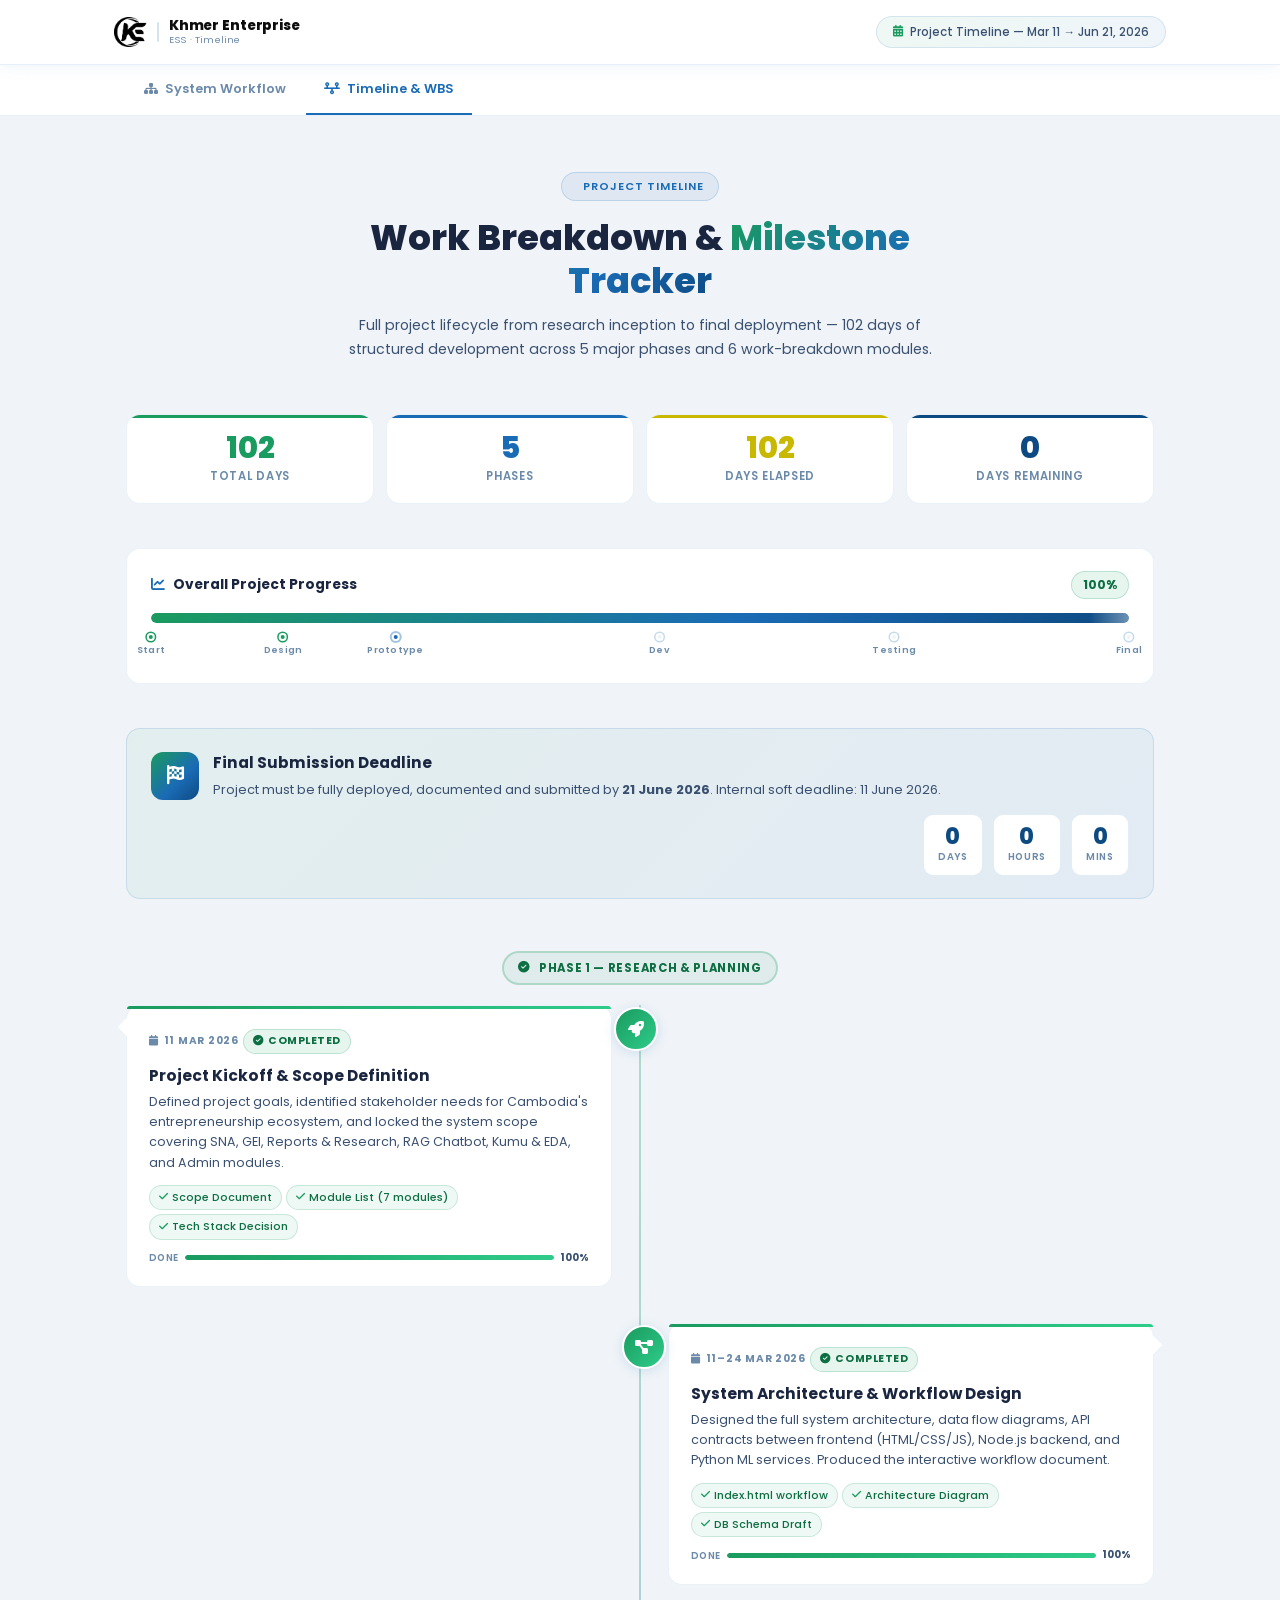
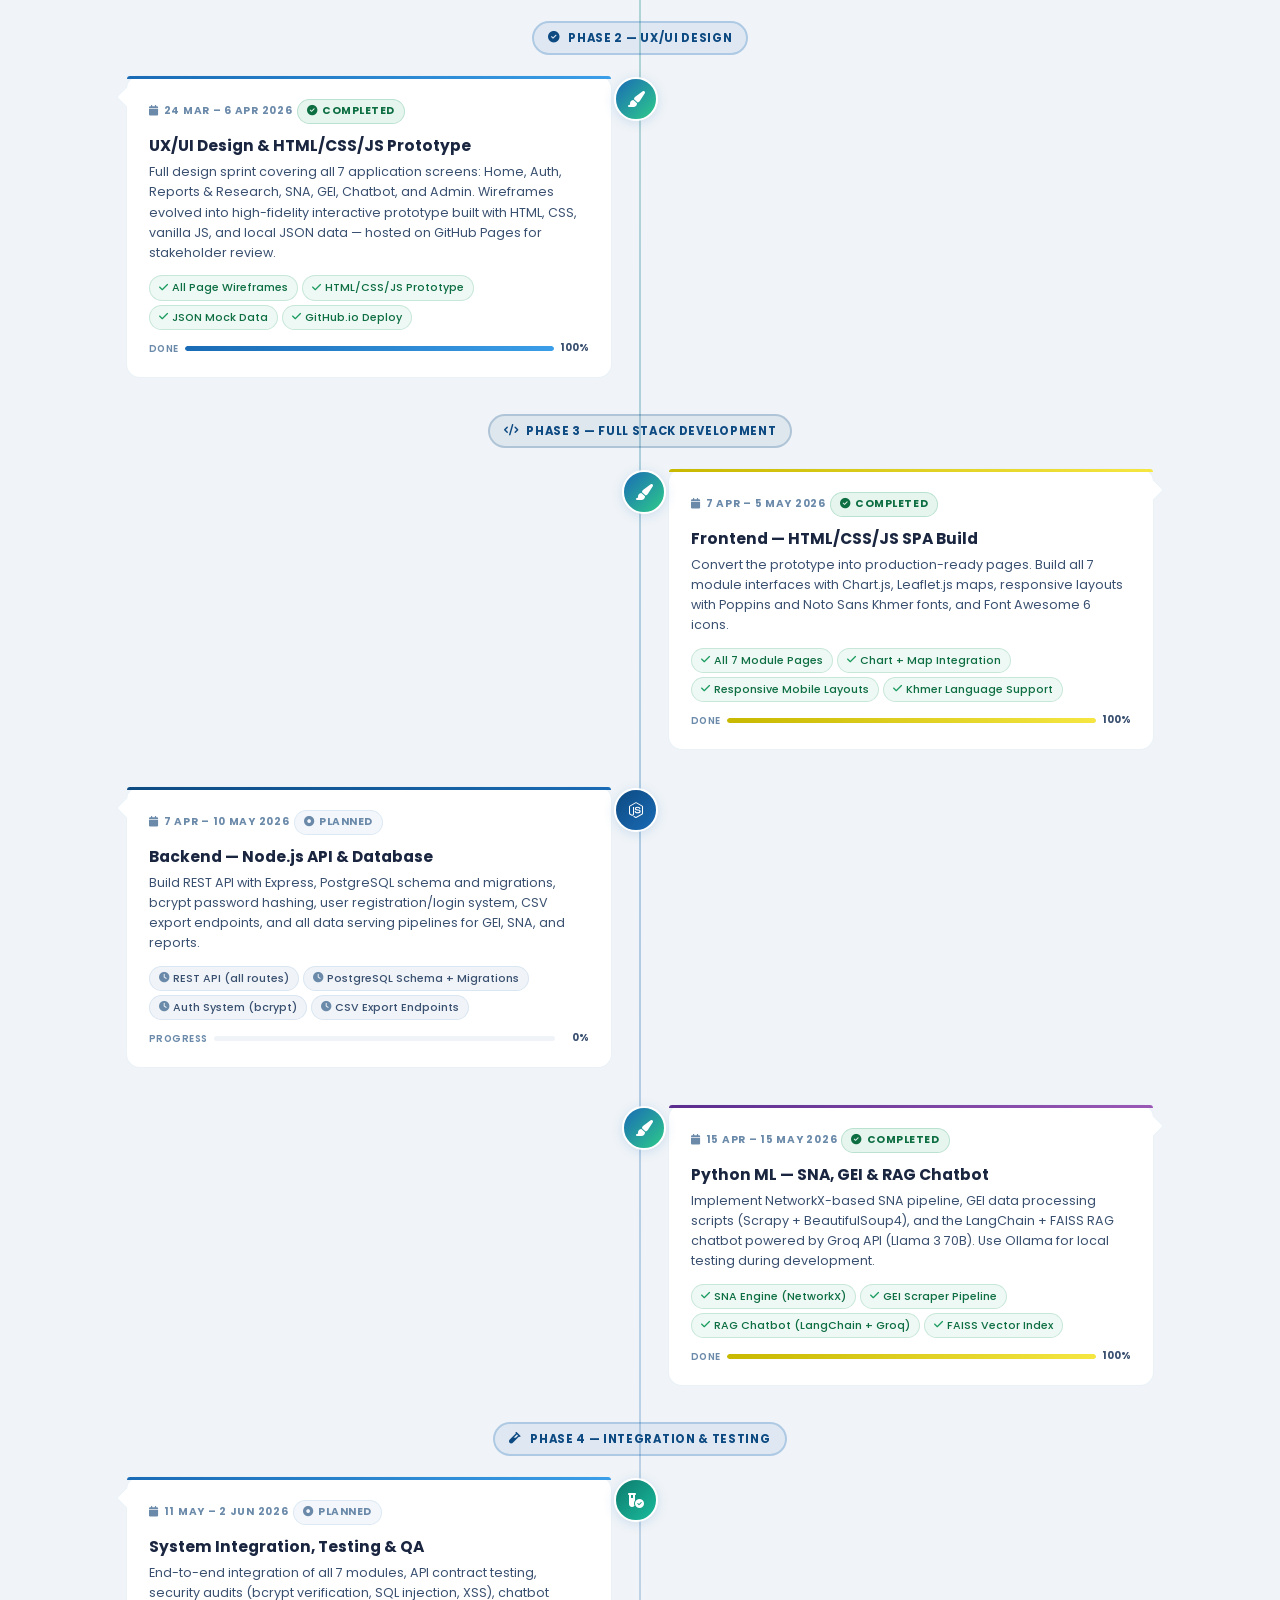
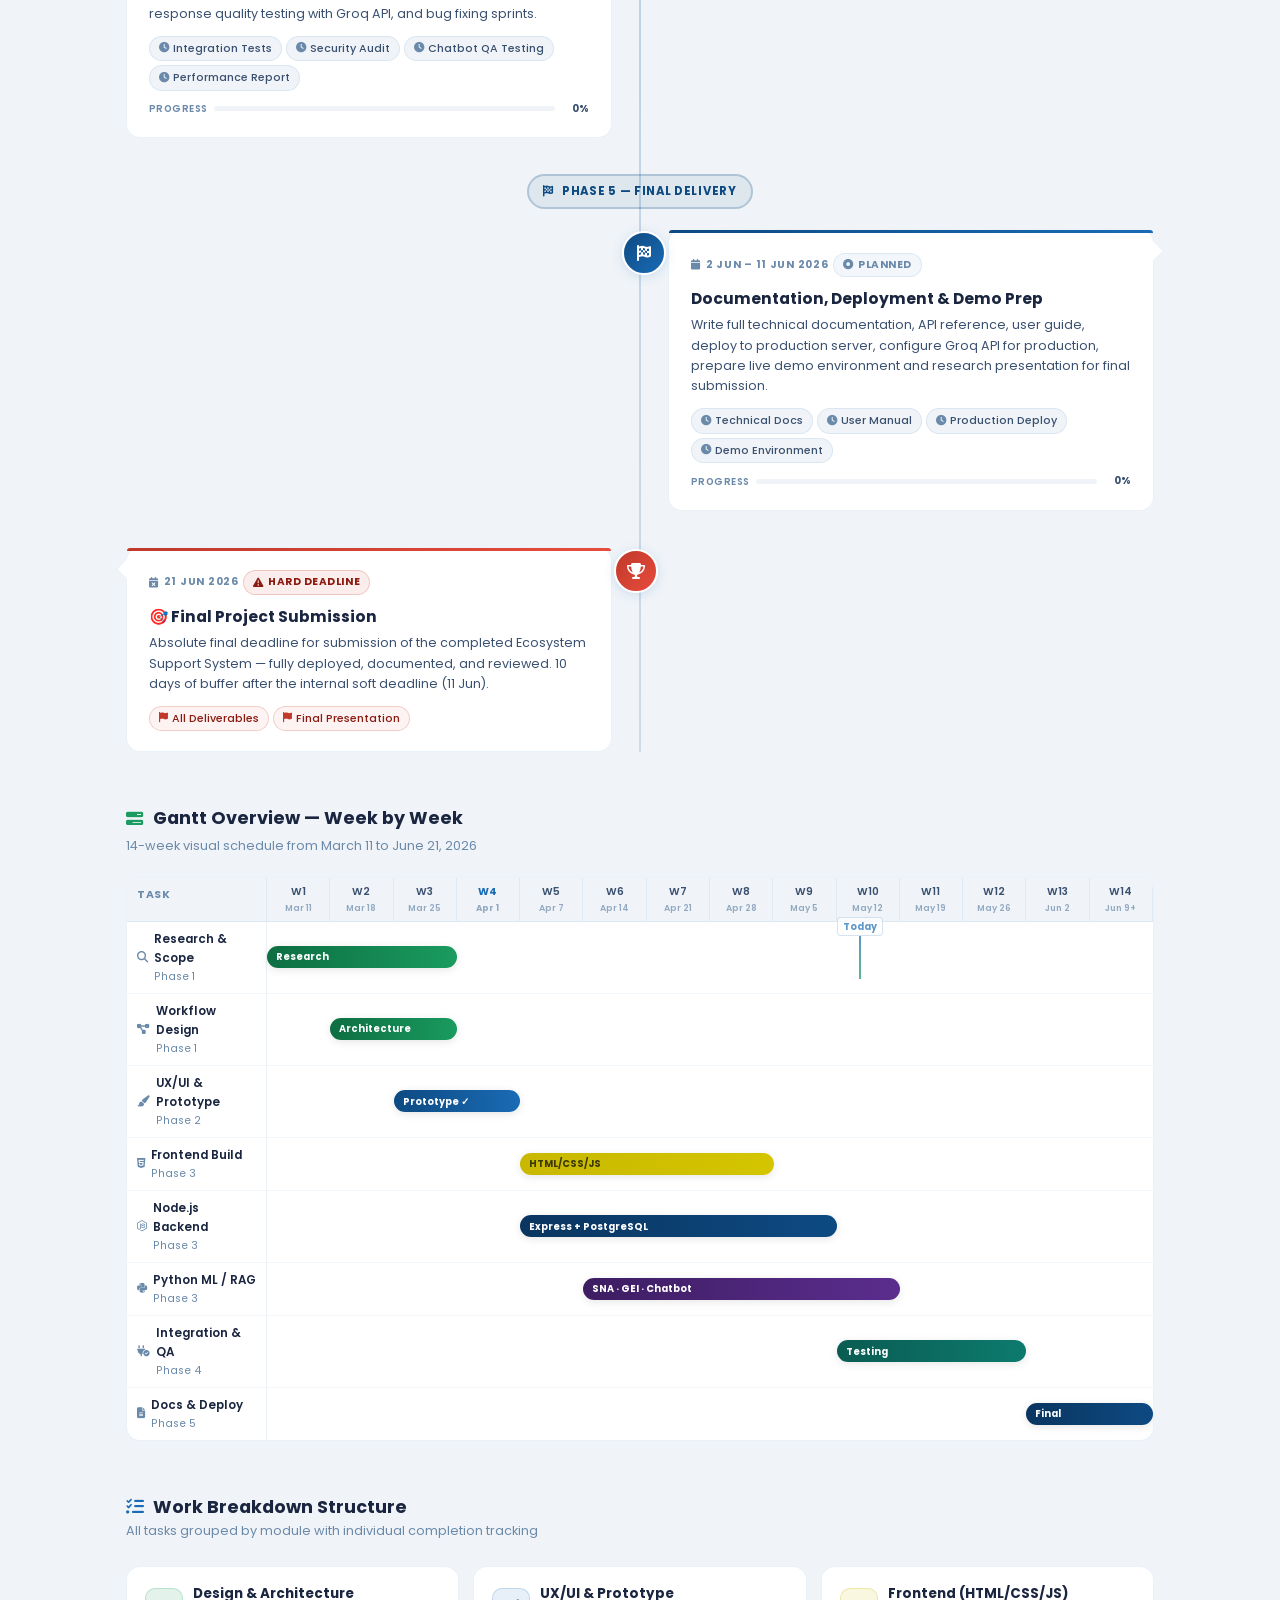
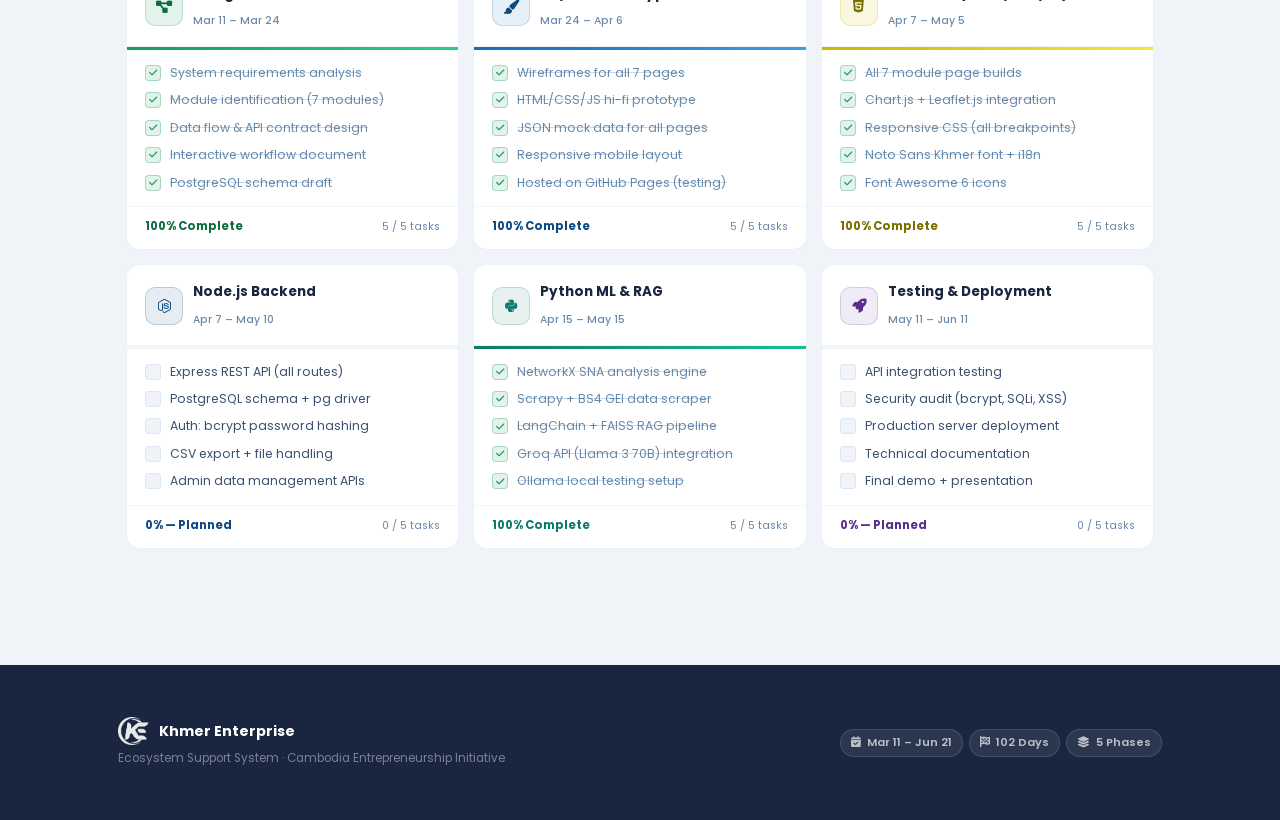
==== commit 993a49d8: "updated" ====
--- a/timeline.html
+++ b/timeline.html
@@ -8,7 +8,7 @@
   <link rel="stylesheet" href="css/index.css"/>
   <link rel="stylesheet" href="css/timeline.css"/>
   <link rel="stylesheet" href="css/timeline-mobile.css"/>
-  <link href="https://fonts.googleapis.com/css2?family=Poppins:wght@300;400;500;600;700;800&display=swap" rel="stylesheet"/>
+  <link href="https://fonts.googleapis.com/css2?family=Poppins:wght@300;400;500;600;700;800&family=Noto+Sans+Khmer:wght@300;400;500;600;700;800&display=swap" rel="stylesheet"/>
   <link rel="stylesheet" href="https://cdnjs.cloudflare.com/ajax/libs/font-awesome/6.5.0/css/all.min.css"/>
 </head>
 <body>
@@ -144,10 +144,10 @@
             <div class="tl-card-date"><i class="fa-solid fa-calendar"></i> 11 Mar 2026</div>
             <div class="tl-status ts-done"><i class="fa-solid fa-circle-check"></i> Completed</div>
             <h3>Project Kickoff &amp; Scope Definition</h3>
-            <p>Defined project goals, identified stakeholder needs for Cambodia's entrepreneurship ecosystem, and locked the system scope covering SNA, GEI, Matchmaking, RAG Chatbot and Admin modules.</p>
+            <p>Defined project goals, identified stakeholder needs for Cambodia's entrepreneurship ecosystem, and locked the system scope covering SNA, GEI, Reports &amp; Research, RAG Chatbot, Kumu &amp; EDA, and Admin modules.</p>
             <div class="tl-deliverables">
               <span class="tl-del del-done"><i class="fa-solid fa-check"></i> Scope Document</span>
-              <span class="tl-del del-done"><i class="fa-solid fa-check"></i> Module List</span>
+              <span class="tl-del del-done"><i class="fa-solid fa-check"></i> Module List (7 modules)</span>
               <span class="tl-del del-done"><i class="fa-solid fa-check"></i> Tech Stack Decision</span>
             </div>
             <div class="tl-mini-bar">
@@ -167,9 +167,9 @@
             <div class="tl-card-date"><i class="fa-solid fa-calendar"></i> 11–24 Mar 2026</div>
             <div class="tl-status ts-done"><i class="fa-solid fa-circle-check"></i> Completed</div>
             <h3>System Architecture &amp; Workflow Design</h3>
-            <p>Designed the full system architecture, data flow diagrams, API contracts between Vue 3 frontend, Node.js backend and Python ML services. Produced the interactive workflow document.</p>
-            <div class="tl-deliverables">
-              <span class="tl-del del-done"><i class="fa-solid fa-check"></i> Index.html</span>
+            <p>Designed the full system architecture, data flow diagrams, API contracts between frontend (HTML/CSS/JS), Node.js backend, and Python ML services. Produced the interactive workflow document.</p>
+            <div class="tl-deliverables">
+              <span class="tl-del del-done"><i class="fa-solid fa-check"></i> Index.html workflow</span>
               <span class="tl-del del-done"><i class="fa-solid fa-check"></i> Architecture Diagram</span>
               <span class="tl-del del-done"><i class="fa-solid fa-check"></i> DB Schema Draft</span>
             </div>
@@ -197,7 +197,7 @@
             <div class="tl-card-date"><i class="fa-solid fa-calendar"></i> 24 Mar – 6 Apr 2026</div>
             <div class="tl-status ts-done"><i class="fa-solid fa-circle-check"></i> Completed</div>
             <h3>UX/UI Design &amp; HTML/CSS/JS Prototype</h3>
-            <p>Full design sprint covering all 7 application screens. Wireframes evolved into a high-fidelity interactive prototype built with HTML, CSS, vanilla JS and local JSON data — hosted on GitHub Pages for stakeholder review.</p>
+            <p>Full design sprint covering all 7 application screens: Home, Auth, Reports &amp; Research, SNA, GEI, Chatbot, and Admin. Wireframes evolved into high-fidelity interactive prototype built with HTML, CSS, vanilla JS, and local JSON data — hosted on GitHub Pages for stakeholder review.</p>
             <div class="tl-deliverables">
               <span class="tl-del del-done"><i class="fa-solid fa-check"></i> All Page Wireframes</span>
               <span class="tl-del del-done"><i class="fa-solid fa-check"></i> HTML/CSS/JS Prototype</span>
@@ -226,22 +226,22 @@
           <div class="tl-card">
             <div class="tl-card-accent ca-yellow"></div>
             <div class="tl-card-date"><i class="fa-solid fa-calendar"></i> 7 Apr – 5 May 2026</div>
-            <div class="tl-status ts-next"><i class="fa-solid fa-clock"></i> Up Next</div>
-            <h3>Frontend — Vue 3 Migration &amp; Component Build</h3>
-            <p>Convert the HTML prototype into a Vue 3 + Vite SPA. Build reusable components for all 7 modules, integrate Vue Router, Pinia state, Tailwind CSS, Chart.js and Leaflet.js maps.</p>
-            <div class="tl-deliverables">
-              <span class="tl-del"><i class="fa-solid fa-clock"></i> Vue 3 App Scaffold</span>
-              <span class="tl-del"><i class="fa-solid fa-clock"></i> All Page Components</span>
-              <span class="tl-del"><i class="fa-solid fa-clock"></i> Chart + Map Integration</span>
-              <span class="tl-del"><i class="fa-solid fa-clock"></i> Pinia Store Setup</span>
-            </div>
-            <div class="tl-mini-bar">
-              <span class="tmb-label">Progress</span>
-              <div class="tmb-track"><div class="tmb-fill f-yellow" data-pct="0"></div></div>
-              <span class="tmb-pct">0%</span>
-            </div>
-          </div>
-          <div class="tl-node"><div class="tl-node-icon ni-yellow"><i class="fa-brands fa-vuejs"></i></div></div>
+            <div class="tl-status ts-done"><i class="fa-solid fa-circle-check"></i> Completed</div>
+            <h3>Frontend — HTML/CSS/JS SPA Build</h3>
+            <p>Convert the prototype into production-ready pages. Build all 7 module interfaces with Chart.js, Leaflet.js maps, responsive layouts with Poppins and Noto Sans Khmer fonts, and Font Awesome 6 icons.</p>
+            <div class="tl-deliverables">
+              <span class="tl-del del-done"><i class="fa-solid fa-check"></i> All 7 Module Pages</span>
+              <span class="tl-del del-done"><i class="fa-solid fa-check"></i> Chart + Map Integration</span>
+              <span class="tl-del del-done"><i class="fa-solid fa-check"></i> Responsive Mobile Layouts</span>
+              <span class="tl-del del-done"><i class="fa-solid fa-check"></i> Khmer Language Support</span>
+            </div>
+            <div class="tl-mini-bar">
+              <span class="tmb-label">Done</span>
+              <div class="tmb-track"><div class="tmb-fill f-yellow" data-pct="100"></div></div>
+              <span class="tmb-pct">100%</span>
+            </div>
+          </div>
+          <div class="tl-node"><div class="tl-node-icon ni-current"><i class="fa-solid fa-paintbrush"></i></div></div>
           <div style="flex:1"></div>
         </div>
 
@@ -252,12 +252,12 @@
             <div class="tl-card-date"><i class="fa-solid fa-calendar"></i> 7 Apr – 10 May 2026</div>
             <div class="tl-status ts-planned"><i class="fa-solid fa-circle-dot"></i> Planned</div>
             <h3>Backend — Node.js API &amp; Database</h3>
-            <p>Build REST API with Express, PostgreSQL schema migrations, JWT auth, Google OAuth 2.0, BullMQ job queues, CSV export endpoints and all data processing pipelines.</p>
+            <p>Build REST API with Express, PostgreSQL schema and migrations, bcrypt password hashing, user registration/login system, CSV export endpoints, and all data serving pipelines for GEI, SNA, and reports.</p>
             <div class="tl-deliverables">
               <span class="tl-del"><i class="fa-solid fa-clock"></i> REST API (all routes)</span>
-              <span class="tl-del"><i class="fa-solid fa-clock"></i> PostgreSQL Migrations</span>
-              <span class="tl-del"><i class="fa-solid fa-clock"></i> Auth System (JWT + OAuth)</span>
-              <span class="tl-del"><i class="fa-solid fa-clock"></i> BullMQ Job Queues</span>
+              <span class="tl-del"><i class="fa-solid fa-clock"></i> PostgreSQL Schema + Migrations</span>
+              <span class="tl-del"><i class="fa-solid fa-clock"></i> Auth System (bcrypt)</span>
+              <span class="tl-del"><i class="fa-solid fa-clock"></i> CSV Export Endpoints</span>
             </div>
             <div class="tl-mini-bar">
               <span class="tmb-label">Progress</span>
@@ -274,22 +274,22 @@
           <div class="tl-card">
             <div class="tl-card-accent ca-purple"></div>
             <div class="tl-card-date"><i class="fa-solid fa-calendar"></i> 15 Apr – 15 May 2026</div>
-            <div class="tl-status ts-planned"><i class="fa-solid fa-circle-dot"></i> Planned</div>
+            <div class="tl-status ts-done"><i class="fa-solid fa-circle-check"></i> Completed</div>
             <h3>Python ML — SNA, GEI &amp; RAG Chatbot</h3>
-            <p>Implement NetworkX-based SNA pipeline, GEI data processing scripts (Scrapy + BeautifulSoup4), and the LangChain + FAISS RAG chatbot with Ollama-hosted Llama 3.</p>
-            <div class="tl-deliverables">
-              <span class="tl-del"><i class="fa-solid fa-clock"></i> SNA Engine (NetworkX)</span>
-              <span class="tl-del"><i class="fa-solid fa-clock"></i> GEI Scraper Pipeline</span>
-              <span class="tl-del"><i class="fa-solid fa-clock"></i> RAG Chatbot (LangChain)</span>
-              <span class="tl-del"><i class="fa-solid fa-clock"></i> FAISS Vector Index</span>
-            </div>
-            <div class="tl-mini-bar">
-              <span class="tmb-label">Progress</span>
-              <div class="tmb-track"><div class="tmb-fill f-gray" data-pct="0"></div></div>
-              <span class="tmb-pct">0%</span>
-            </div>
-          </div>
-          <div class="tl-node"><div class="tl-node-icon ni-purple"><i class="fa-brands fa-python"></i></div></div>
+            <p>Implement NetworkX-based SNA pipeline, GEI data processing scripts (Scrapy + BeautifulSoup4), and the LangChain + FAISS RAG chatbot powered by Groq API (Llama 3 70B). Use Ollama for local testing during development.</p>
+            <div class="tl-deliverables">
+              <span class="tl-del del-done"><i class="fa-solid fa-check"></i> SNA Engine (NetworkX)</span>
+              <span class="tl-del del-done"><i class="fa-solid fa-check"></i> GEI Scraper Pipeline</span>
+              <span class="tl-del del-done"><i class="fa-solid fa-check"></i> RAG Chatbot (LangChain + Groq)</span>
+              <span class="tl-del del-done"><i class="fa-solid fa-check"></i> FAISS Vector Index</span>
+            </div>
+            <div class="tl-mini-bar">
+              <span class="tmb-label">Done</span>
+              <div class="tmb-track"><div class="tmb-fill f-yellow" data-pct="100"></div></div>
+              <span class="tmb-pct">100%</span>
+            </div>
+          </div>
+          <div class="tl-node"><div class="tl-node-icon ni-current"><i class="fa-solid fa-paintbrush"></i></div></div>
           <div style="flex:1"></div>
         </div>
 
@@ -307,11 +307,11 @@
             <div class="tl-card-date"><i class="fa-solid fa-calendar"></i> 11 May – 2 Jun 2026</div>
             <div class="tl-status ts-planned"><i class="fa-solid fa-circle-dot"></i> Planned</div>
             <h3>System Integration, Testing &amp; QA</h3>
-            <p>End-to-end integration of all 7 modules, API contract testing, frontend E2E tests, performance benchmarking, security audits (RBAC, SQL injection, XSS), and bug fixing sprints.</p>
+            <p>End-to-end integration of all 7 modules, API contract testing, security audits (bcrypt verification, SQL injection, XSS), chatbot response quality testing with Groq API, and bug fixing sprints.</p>
             <div class="tl-deliverables">
               <span class="tl-del"><i class="fa-solid fa-clock"></i> Integration Tests</span>
-              <span class="tl-del"><i class="fa-solid fa-clock"></i> E2E Test Suite</span>
               <span class="tl-del"><i class="fa-solid fa-clock"></i> Security Audit</span>
+              <span class="tl-del"><i class="fa-solid fa-clock"></i> Chatbot QA Testing</span>
               <span class="tl-del"><i class="fa-solid fa-clock"></i> Performance Report</span>
             </div>
             <div class="tl-mini-bar">
@@ -338,7 +338,7 @@
             <div class="tl-card-date"><i class="fa-solid fa-calendar"></i> 2 Jun – 11 Jun 2026</div>
             <div class="tl-status ts-planned"><i class="fa-solid fa-circle-dot"></i> Planned</div>
             <h3>Documentation, Deployment &amp; Demo Prep</h3>
-            <p>Write full technical documentation, API reference, user guide, deploy to production server, prepare live demo environment and research presentation for final submission.</p>
+            <p>Write full technical documentation, API reference, user guide, deploy to production server, configure Groq API for production, prepare live demo environment and research presentation for final submission.</p>
             <div class="tl-deliverables">
               <span class="tl-del"><i class="fa-solid fa-clock"></i> Technical Docs</span>
               <span class="tl-del"><i class="fa-solid fa-clock"></i> User Manual</span>
@@ -411,7 +411,7 @@
               <div class="gr-name"><i class="fa-solid fa-magnifying-glass"></i><div>Research &amp; Scope<span>Phase 1</span></div></div>
               <div class="gantt-cells">
                 <div class="gantt-bar gb-green" data-left="0%" data-width="21.4%">Research</div>
-                <div class="gantt-today" style="left:25%"></div>
+                <div class="gantt-today" style="right:33%"></div>
               </div>
             </div>
             <div class="gantt-row">
@@ -427,9 +427,9 @@
               </div>
             </div>
             <div class="gantt-row">
-              <div class="gr-name"><i class="fa-brands fa-vuejs"></i><div>Vue 3 Frontend<span>Phase 3</span></div></div>
-              <div class="gantt-cells">
-                <div class="gantt-bar gb-yellow" data-left="28.6%" data-width="28.6%">Vue 3 + Vite</div>
+              <div class="gr-name"><i class="fa-brands fa-html5"></i><div>Frontend Build<span>Phase 3</span></div></div>
+              <div class="gantt-cells">
+                <div class="gantt-bar gb-yellow" data-left="28.6%" data-width="28.6%">HTML/CSS/JS</div>
               </div>
             </div>
             <div class="gantt-row">
@@ -515,20 +515,20 @@
           <!-- WBS 3 -->
           <div class="wbs-card">
             <div class="wbs-card-hd">
-              <div class="wbs-ico wi-yellow"><i class="fa-brands fa-vuejs"></i></div>
-              <div class="wbs-card-hd-info"><h4>Vue 3 Frontend</h4><span>Apr 7 – May 5</span></div>
-            </div>
-            <div class="wbs-progress-bar"><div class="wbs-progress-fill wpf-yellow" data-pct="0"></div></div>
+              <div class="wbs-ico wi-yellow"><i class="fa-brands fa-html5"></i></div>
+              <div class="wbs-card-hd-info"><h4>Frontend (HTML/CSS/JS)</h4><span>Apr 7 – May 5</span></div>
+            </div>
+            <div class="wbs-progress-bar"><div class="wbs-progress-fill wpf-yellow" data-pct="100"></div></div>
             <div class="wbs-tasks">
-              <div class="wbs-task"><div class="wt-check wt-pending"></div><span class="wbs-task-text">Vite + Vue 3 project scaffold</span></div>
-              <div class="wbs-task"><div class="wt-check wt-pending"></div><span class="wbs-task-text">Vue Router + Pinia setup</span></div>
-              <div class="wbs-task"><div class="wt-check wt-pending"></div><span class="wbs-task-text">All 7 module page components</span></div>
-              <div class="wbs-task"><div class="wt-check wt-pending"></div><span class="wbs-task-text">Chart.js + Leaflet.js + D3.js</span></div>
-              <div class="wbs-task"><div class="wt-check wt-pending"></div><span class="wbs-task-text">Tailwind CSS design system</span></div>
+              <div class="wbs-task"><div class="wt-check wt-done"><i class="fa-solid fa-check"></i></div><span class="wbs-task-text done-text">All 7 module page builds</span></div>
+              <div class="wbs-task"><div class="wt-check wt-done"><i class="fa-solid fa-check"></i></div><span class="wbs-task-text done-text">Chart.js + Leaflet.js integration</span></div>
+              <div class="wbs-task"><div class="wt-check wt-done"><i class="fa-solid fa-check"></i></div><span class="wbs-task-text done-text">Responsive CSS (all breakpoints)</span></div>
+              <div class="wbs-task"><div class="wt-check wt-done"><i class="fa-solid fa-check"></i></div><span class="wbs-task-text done-text">Noto Sans Khmer font + i18n</span></div>
+              <div class="wbs-task"><div class="wt-check wt-done"><i class="fa-solid fa-check"></i></div><span class="wbs-task-text done-text">Font Awesome 6 icons</span></div>
             </div>
             <div class="wbs-card-footer">
-              <span class="wcf-pct pct-yellow">0% — Pending</span>
-              <span class="wcf-label">0 / 5 tasks</span>
+              <span class="wcf-pct pct-yellow">100% Complete</span>
+              <span class="wcf-label">5 / 5 tasks</span>
             </div>
           </div>
 
@@ -541,10 +541,10 @@
             <div class="wbs-progress-bar"><div class="wbs-progress-fill wpf-darkblue" data-pct="0"></div></div>
             <div class="wbs-tasks">
               <div class="wbs-task"><div class="wt-check wt-pending"></div><span class="wbs-task-text">Express REST API (all routes)</span></div>
-              <div class="wbs-task"><div class="wt-check wt-pending"></div><span class="wbs-task-text">PostgreSQL migrations (Sequelize)</span></div>
-              <div class="wbs-task"><div class="wt-check wt-pending"></div><span class="wbs-task-text">JWT auth + Google OAuth 2.0</span></div>
-              <div class="wbs-task"><div class="wt-check wt-pending"></div><span class="wbs-task-text">BullMQ background jobs</span></div>
+              <div class="wbs-task"><div class="wt-check wt-pending"></div><span class="wbs-task-text">PostgreSQL schema + pg driver</span></div>
+              <div class="wbs-task"><div class="wt-check wt-pending"></div><span class="wbs-task-text">Auth: bcrypt password hashing</span></div>
               <div class="wbs-task"><div class="wt-check wt-pending"></div><span class="wbs-task-text">CSV export + file handling</span></div>
+              <div class="wbs-task"><div class="wt-check wt-pending"></div><span class="wbs-task-text">Admin data management APIs</span></div>
             </div>
             <div class="wbs-card-footer">
               <span class="wcf-pct pct-darkblue">0% — Planned</span>
@@ -558,17 +558,17 @@
               <div class="wbs-ico wi-teal"><i class="fa-brands fa-python"></i></div>
               <div class="wbs-card-hd-info"><h4>Python ML &amp; RAG</h4><span>Apr 15 – May 15</span></div>
             </div>
-            <div class="wbs-progress-bar"><div class="wbs-progress-fill wpf-teal" data-pct="0"></div></div>
+            <div class="wbs-progress-bar"><div class="wbs-progress-fill wpf-teal" data-pct="100"></div></div>
             <div class="wbs-tasks">
-              <div class="wbs-task"><div class="wt-check wt-pending"></div><span class="wbs-task-text">NetworkX SNA analysis engine</span></div>
-              <div class="wbs-task"><div class="wt-check wt-pending"></div><span class="wbs-task-text">Scrapy + BS4 GEI data scraper</span></div>
-              <div class="wbs-task"><div class="wt-check wt-pending"></div><span class="wbs-task-text">LangChain + FAISS RAG pipeline</span></div>
-              <div class="wbs-task"><div class="wt-check wt-pending"></div><span class="wbs-task-text">Ollama local LLM (Llama 3)</span></div>
-              <div class="wbs-task"><div class="wt-check wt-pending"></div><span class="wbs-task-text">Startup matching ML algorithm</span></div>
+              <div class="wbs-task"><div class="wt-check wt-done"><i class="fa-solid fa-check"></i></div><span class="wbs-task-text done-text">NetworkX SNA analysis engine</span></div>
+              <div class="wbs-task"><div class="wt-check wt-done"><i class="fa-solid fa-check"></i></div><span class="wbs-task-text done-text">Scrapy + BS4 GEI data scraper</span></div>
+              <div class="wbs-task"><div class="wt-check wt-done"><i class="fa-solid fa-check"></i></div><span class="wbs-task-text done-text">LangChain + FAISS RAG pipeline</span></div>
+              <div class="wbs-task"><div class="wt-check wt-done"><i class="fa-solid fa-check"></i></div><span class="wbs-task-text done-text">Groq API (Llama 3 70B) integration</span></div>
+              <div class="wbs-task"><div class="wt-check wt-done"><i class="fa-solid fa-check"></i></div><span class="wbs-task-text done-text">Ollama local testing setup</span></div>
             </div>
             <div class="wbs-card-footer">
-              <span class="wcf-pct pct-teal">0% — Planned</span>
-              <span class="wcf-label">0 / 5 tasks</span>
+              <span class="wcf-pct pct-teal">100% Complete</span>
+              <span class="wcf-label">5 / 5 tasks</span>
             </div>
           </div>
 
@@ -580,8 +580,8 @@
             </div>
             <div class="wbs-progress-bar"><div class="wbs-progress-fill wpf-purple" data-pct="0"></div></div>
             <div class="wbs-tasks">
-              <div class="wbs-task"><div class="wt-check wt-pending"></div><span class="wbs-task-text">E2E + integration test suite</span></div>
-              <div class="wbs-task"><div class="wt-check wt-pending"></div><span class="wbs-task-text">Security audit (RBAC, XSS, SQLi)</span></div>
+              <div class="wbs-task"><div class="wt-check wt-pending"></div><span class="wbs-task-text">API integration testing</span></div>
+              <div class="wbs-task"><div class="wt-check wt-pending"></div><span class="wbs-task-text">Security audit (bcrypt, SQLi, XSS)</span></div>
               <div class="wbs-task"><div class="wt-check wt-pending"></div><span class="wbs-task-text">Production server deployment</span></div>
               <div class="wbs-task"><div class="wt-check wt-pending"></div><span class="wbs-task-text">Technical documentation</span></div>
               <div class="wbs-task"><div class="wt-check wt-pending"></div><span class="wbs-task-text">Final demo + presentation</span></div>
@@ -626,4 +626,4 @@
   <script src="js/timeline.js"></script>
 
 </body>
-</html>
+</html>
